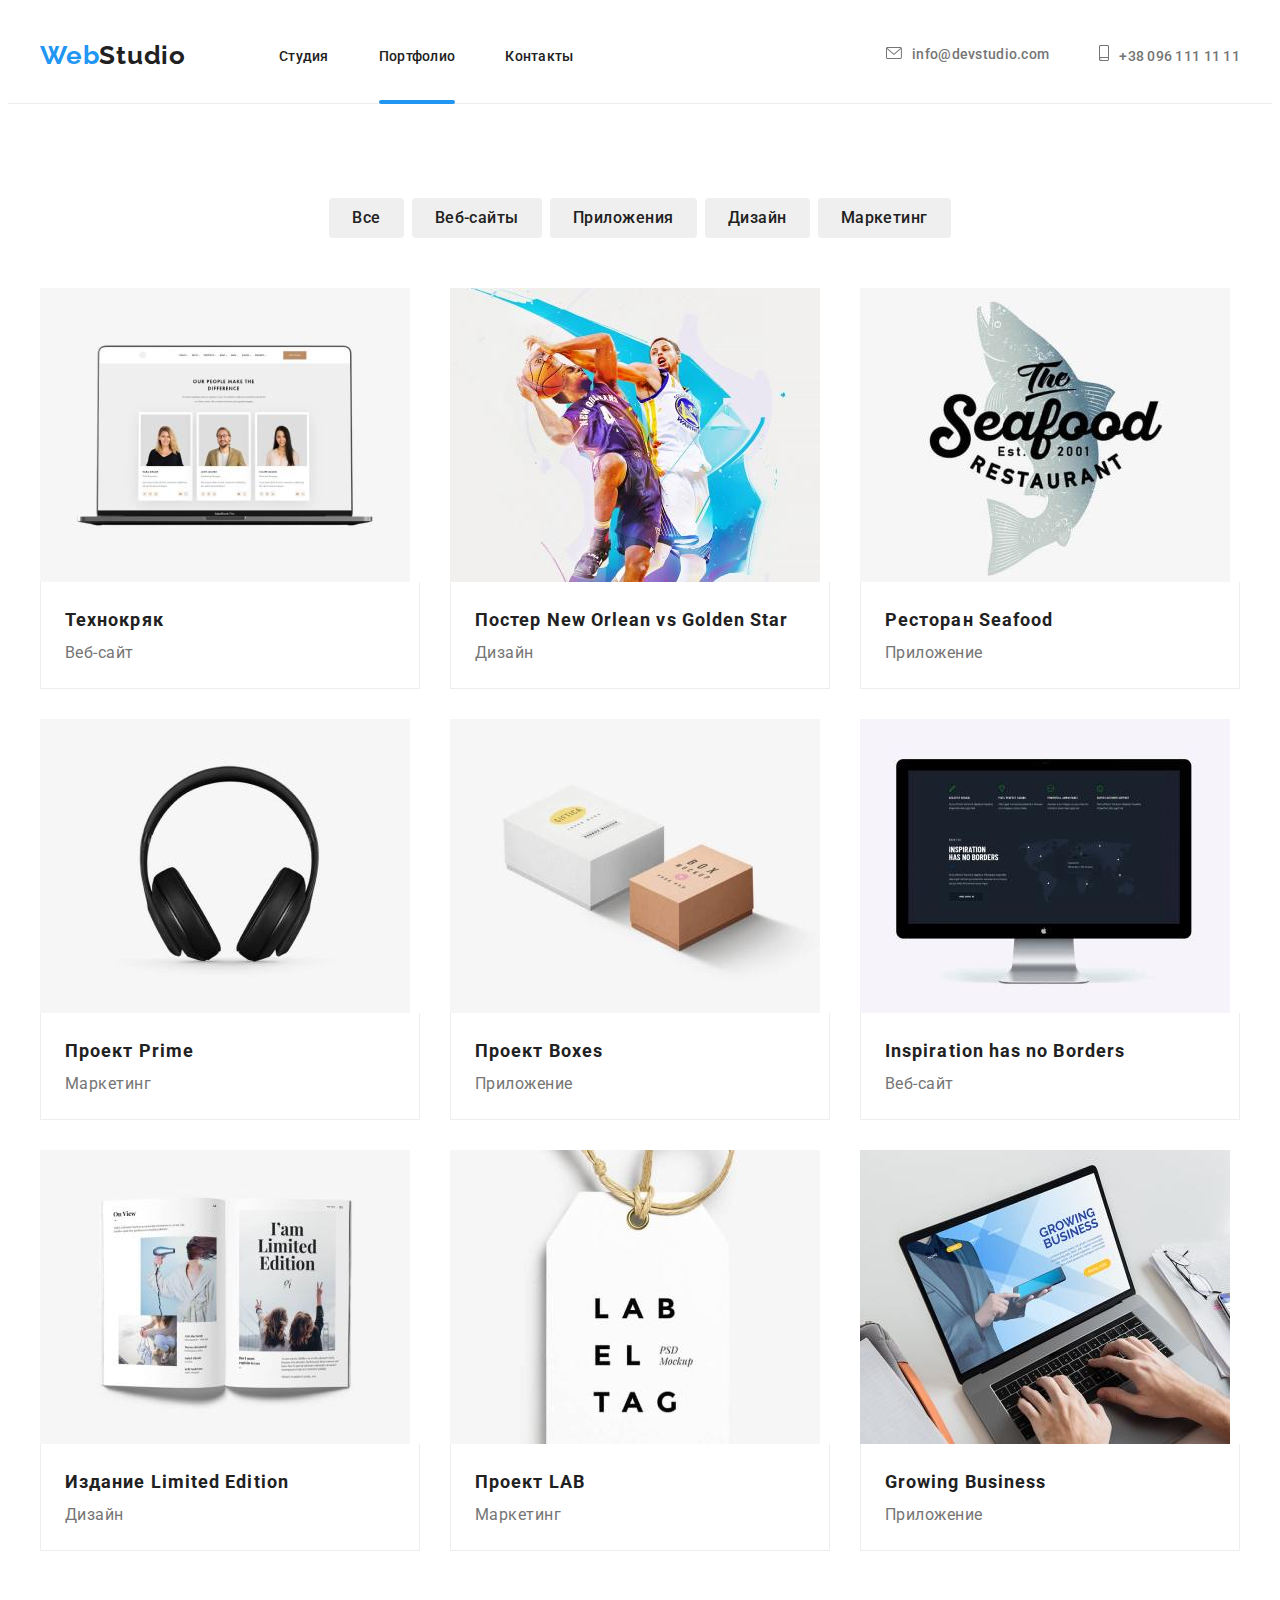
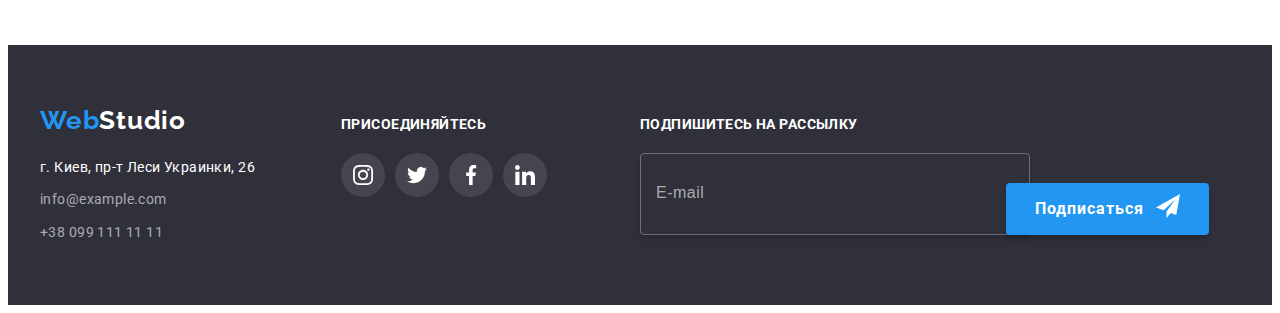
==== portfolio.html @ 2e0dbcfa "Копирует файлы с ДЗ №7" ====
<!DOCTYPE html>
<html lang="ru">
<head>
    <meta charset="UTF-8">
    <meta http-equiv="X-UA-Compatible" content="IE=edge">
    <meta name="viewport" content="width=device-width, initial-scale=1.0">
    <title>Портфолио</title>
    <link rel="preconnect" href="https://fonts.googleapis.com">
    <link rel="preconnect" href="https://fonts.gstatic.com" crossorigin>
    <link href="https://fonts.googleapis.com/css2?family=Raleway:wght@700&family=Roboto:wght@400;500;700;900&display=swap"
        rel="stylesheet">
    <link rel="stylesheet" href="https://cdnjs.cloudflare.com/ajax/libs/modern-normalize/1.1.0/modern-normalize.min.css"
            integrity="sha512-wpPYUAdjBVSE4KJnH1VR1HeZfpl1ub8YT/NKx4PuQ5NmX2tKuGu6U/JRp5y+Y8XG2tV+wKQpNHVUX03MfMFn9Q=="
            crossorigin="anonymous" referrerpolicy="no-referrer" />
    <link rel="stylesheet" href="./css/main.min.css">
</head>
<body>

<!-- Header -->

<!-- Header-nav -->
<header class="header">
    <div class="container header__container">
        <nav class="header-nav">
            <a class="logo logo--accent logo--indent link" href="/">Web<span class=" logo logo--dark">Studio</span></a>
            <ul class="header-nav__list">
                <li class="header-nav__item"><a class="header-nav__lihk link " href="./index.html">Студия</a>
                </li>
                <li class="header-nav__item"><a class="header-nav__lihk link current" href="./portfolio.html">Портфолио</a></li>
                <li class="header-nav__item"><a class="header-nav__lihk link" href="#">Контакты</a></li>
            </ul>
        </nav>

        <!-- Header-contacts -->
        <ul class="header-contacts">
            <li class="header-contacts__item">
                <a href="mailto:info@devstudio.com" class="header-contacts__link link">
                    <svg class="header-contacts__icon" width="16" height="12">
                        <use href="./images/icons.svg#icon-email"></use>
                    </svg>info@devstudio.com</a>
            </li>
            <li class="header-contacts__item">
                <a href="tel:+380961111111" class="header-contacts__link link">
                    <svg class="header-contacts__icon" width="10" height="16">
                        <use href="./images/icons.svg#icon-phone"></use>
                    </svg>+38 096 111 11 11</a>
            </li>
        </ul>
    </div>
</header>


<!-- Main -->
<main>

<!-- Portfolio -->
    <section class="section portfolio">
    <div class="container portfolio__container">
        <h1 class="visually-hidden">Портфолио</h1>
    
    <!-- Portfolio-filter -->
        <ul class="portfolio-filter">
            <li class="portfolio-filter__item"><button class="portfolio-filter__button" type="button">Все</button></li>
            <li class="portfolio-filter__item"><button class="portfolio-filter__button" type="button">Веб-сайты</button></li>
            <li class="portfolio-filter__item"><button class="portfolio-filter__button" type="button">Приложения</button></li>
            <li class="portfolio-filter__item"><button class="portfolio-filter__button" type="button">Дизайн</button></li>
            <li class="portfolio-filter__item"><button class="portfolio-filter__button" type="button">Маркетинг</button></li>
        </ul>
        
        
    <!-- Portfolio-exemples -->
    <ul class="portfolio__list">
        <li class="portfolio__item">
            <div class="portfolio__wrapper">
                <img src="./images/portfolio-img-1.jpg" alt="ноутбук" width="370" height="294" />
                <p class="portfolio__description">Технокряк это современная площадка распространения коронавируса. Компании
                    используют эту платформу для цифрового шпионажа и атак на защищённые сервера конкурентов.
                </p>
            </div>
    
            <div class="portfolio__box">
                <h3 class="portfolio__title">Технокряк</h3>
                <p class="portfolio__text">Веб-сайт</p>
            </div>
        </li>
        <li class="portfolio__item">
            <div class="portfolio__wrapper">
                <img src="./images/portfolio-img-2.jpg" alt="спортсмены играют в баскетбол" width="370" height="294" />
                <p class="portfolio__description">Технокряк это современная площадка распространения коронавируса. Компании
                    используют эту
                    платформу для цифрового шпионажа и атак на защищённые сервера конкурентов.
                </p>
            </div>
            <div class="portfolio__box">
                <h3 class="portfolio__title">Постер New Orlean vs Golden Star</h3>
                <p class="portfolio__text">Дизайн</p>
            </div>
        </li>
        <li class="portfolio__item">
            <div class="portfolio__wrapper">
                <img src="./images/portfolio-img-3.jpg" alt="рыба" width="370" height="294" />
                <p class="portfolio__description">Технокряк это современная площадка распространения коронавируса. Компании
                    используют эту
                    платформу для цифрового шпионажа и атак на защищённые сервера конкурентов.
                </p>
            </div>
            <div class="portfolio__box">
                <h3 class="portfolio__title">Ресторан Seafood</h3>
                <p class="portfolio__text">Приложение</p>
            </div>
        </li>
        <li class="portfolio__item">
            <div class="portfolio__wrapper">
                <img src="./images/portfolio-img-4.jpg" alt="наушники" width="370" height="294" />
                <p class="portfolio__description">Технокряк это современная площадка распространения коронавируса. Компании
                    используют эту
                    платформу для цифрового шпионажа и атак на защищённые сервера конкурентов.
                </p>
            </div>
            <div class="portfolio__box">
                <h3 class="portfolio__title">Проект Prime</h3>
                <p class="portfolio__text">Маркетинг</p>
            </div>
        </li>
        <li class="portfolio__item">
            <div class="portfolio__wrapper">
                <img src="./images/portfolio-img-5.jpg" alt="две коробки" width="370" height="294" />
                <p class="portfolio__description">Технокряк это современная площадка распространения коронавируса. Компании
                    используют эту
                    платформу для цифрового шпионажа и атак на защищённые сервера конкурентов.
                </p>
            </div>
            <div class="portfolio__box">
                <h3 class="portfolio__title">Проект Boxes</h3>
                <p class="portfolio__text">Приложение</p>
            </div>
        </li>
        <li class="portfolio__item">
            <div class="portfolio__wrapper">
                <img src="./images/portfolio-img-6.jpg" alt="моноблок" width="370" height="294" />
                <p class="portfolio__description">Технокряк это современная площадка распространения коронавируса. Компании
                    используют эту
                    платформу для цифрового шпионажа и атак на защищённые сервера конкурентов.
                </p>
            </div>
            <div class="portfolio__box">
                <h3 class="portfolio__title">Inspiration has no Borders</h3>
                <p class="portfolio__text">Веб-сайт</p>
            </div>
        </li>
        <li class="portfolio__item">
            <div class="portfolio__wrapper">
                <img src="./images/portfolio-img-7.jpg" alt="открытый журнал" width="370" height="294" />
                <p class="portfolio__description">Технокряк это современная площадка распространения коронавируса. Компании
                    используют эту
                    платформу для цифрового шпионажа и атак на защищённые сервера конкурентов.
                </p>
            </div>
            <div class="portfolio__box">
                <h3 class="portfolio__title">Издание Limited Edition</h3>
                <p class="portfolio__text">Дизайн</p>
            </div>
        </li>
        <li class="portfolio__item">
            <div class="portfolio__wrapper">
                <img src="./images/portfolio-img-8.jpg" alt="бирка" width="370" height="294" />
                <p class="portfolio__description">Технокряк это современная площадка распространения коронавируса. Компании
                    используют эту
                    платформу для цифрового шпионажа и атак на защищённые сервера конкурентов.
                </p>
            </div>
            <div class="portfolio__box">
                <h3 class="portfolio__title">Проект LAB</h3>
                <p class="portfolio__text">Маркетинг</p>
            </div>
        </li>
        <li class="portfolio__item">
            <div class="portfolio__wrapper">
                <img src="./images/portfolio-img-9.jpg" alt="человек печатает на ноутбуке" width="370" height="294" />
                <p class="portfolio__description">Технокряк это современная площадка распространения коронавируса. Компании
                    используют эту
                    платформу для цифрового шпионажа и атак на защищённые сервера конкурентов.
                </p>
            </div>
            <div class="portfolio__box">
                <h3 class="portfolio__title">Growing Business</h3>
                <p class="portfolio__text">Приложение</p>
            </div>
        </li>
    </ul>
    </div>
    </section>
    </main>

<!-- Footer -->

<!-- Footer-contacts -->
<footer class="footer">
    <div class="container footer__container">
        <div class="footer-contacts">
            <a class="logo logo--accent link" href="/">Web<span class="logo--light">Studio</span></a>
            <address>
                <ul class="footer-contacts__list">
                    <li class="footer-contacts__item">
                        <a class="footer-contacts__address link" href="https://goo.gl/maps/LHxUCXtkcn4WkLZF9"
                            target="_blank" rel="noreferrer noopener">г. Киев, пр-т Леси Украинки, 26</a>
                    </li>
                    <li class="footer-contacts__item">
                        <a class="footer-contacts__link link" href="mailto:info@example.com">info@example.com</a>
                    </li>
                    <li class="footer-contacts__item">
                        <a class="footer-contacts__link link" href="tel:+380991111111">+38 099 111 11 11</a>
                    </li>
                </ul>
            </address>
        </div>

        <!-- Footer-socials -->
        <div class="footer-socials">
            <h3 class="footer-socials__title">присоединяйтесь</h3>
            <ul class="socials">
                <li class="socials__item">
                    <a href="" class="socials__link socials__link--dark link">
                        <svg class="socials__icon socials__icon--light" width="20" height="20">
                            <use href="./images/icons.svg#icon-instagram"></use>
                        </svg>
                    </a>
                </li>
                <li class="socials__item">
                    <a href="" class="socials__link socials__link--dark link">
                        <svg class="socials__icon socials__icon--light" width="20" height="20">
                            <use href="./images/icons.svg#icon-twitter"></use>
                        </svg>
                    </a>
                </li>
                <li class="socials__item">
                    <a href="" class="socials__link socials__link--dark link">
                        <svg class="socials__icon socials__icon--light" width="20" height="20">
                            <use href="./images/icons.svg#icon-facebook"></use>
                        </svg>
                    </a>
                </li>
                <li class="socials__item">
                    <a href="" class="socials__link socials__link--dark link">
                        <svg class="socials__icon socials__icon--light" width="20" height="20">
                            <use href="./images/icons.svg#icon-linkedin"></use>
                        </svg>
                    </a>
                </li>
            </ul>
        </div>

        <!-- Footer-subscribe-->
        <div class="footer-subscribe">
            <form action="#" class="footer-subscribe__form">
                <div class="footer-subscribe__wrapper">
                    <label class="footer-subscribe__title" for="email">Подпишитесь на рассылку</label>
                    <input class="footer-subscribe__input" type="email" name="user-mail" id="email"
                        placeholder="E-mail">
                </div>
                <button class="footer-subscribe__button" type="submit">Подписаться
                    <svg class="footer-subscribe__icon" width="24" height="24">
                        <use href="./images/icons.svg#icon-icon-send"></use>
                    </svg>
                </button>
            </form>
        </div>
    </div>
</footer>

</body>
</html>
---- css/main.min.css ----
:root{--primary-title-color: #ffffff;--second-title-color: #212121;--primary-text-color: #757575;--second-text-color: #ffffff99;--accent-color: #2196f3;--second-background-color: #f5f4fa;--third-background-color: #2f303a}.visually-hidden{position:absolute;width:1px;height:1px;margin:-1px;padding:0;overflow:hidden;border:0;clip:rect(0 0 0 0)}.about__title,.team__title,.clients__title{margin-bottom:50px;font-weight:bold;font-size:36px;line-height:1.16;text-align:center;letter-spacing:0.03em;color:var(--second-title-color)}.footer-socials__title,.footer-subscribe__title{margin-bottom:20px;font-weight:bold;font-size:14px;line-height:1.14;letter-spacing:0.03em;text-transform:uppercase;color:var(--primary-title-color)}p,h1,h2,h3,h4,h5,h6{margin:0}ul{margin:0;padding:0;list-style:none}button{cursor:pointer}img{display:block}.link{text-decoration:none}body{font-family:'Roboto', sans-serif;color:var(--primary-text-color)}.container{width:1200px;padding-left:15px;padding-right:15px;margin:0 auto}.section{padding-top:94px;padding-bottom:94px}.logo{font-family:Raleway, sans-serif;font-weight:bold;font-size:26px;line-height:1.19;letter-spacing:0.03em}.logo--accent{color:var(--accent-color)}.logo--dark{color:var(--second-title-color)}.button,.modal-form__button,.hero__button,.footer-subscribe__button{display:block;margin:0 auto;min-width:200px;text-align:center;border:1px solid transparent;border-radius:4px;-webkit-box-shadow:0px 4px 4px 0px rgba(0,0,0,0.15);box-shadow:0px 4px 4px 0px rgba(0,0,0,0.15);font-family:inherit;font-weight:bold;font-size:16px;line-height:1.87;letter-spacing:0.06em;color:var(--primary-title-color);background-color:var(--accent-color)}.socials{display:-webkit-box;display:-ms-flexbox;display:flex;-webkit-box-pack:center;-ms-flex-pack:center;justify-content:center}.socials__item{width:44px;height:44px}.socials__item:not(:last-child){margin-right:10px}.socials__link{display:-webkit-box;display:-ms-flexbox;display:flex;-webkit-box-align:center;-ms-flex-align:center;align-items:center;-webkit-box-pack:center;-ms-flex-pack:center;justify-content:center;width:100%;height:100%;border-radius:50%;-webkit-transition:background-color 250ms cubic-bezier(0.4, 0, 0.2, 1);transition:background-color 250ms cubic-bezier(0.4, 0, 0.2, 1)}.socials__link:hover,.socials__link:focus{background-color:var(--accent-color)}.socials__icon{fill:#afb1b8;-webkit-transition:fill 250ms cubic-bezier(0.4, 0, 0.2, 1);transition:fill 250ms cubic-bezier(0.4, 0, 0.2, 1)}.socials__link:hover .socials__icon,.socials__link:focus .socials__icon{fill:#ffffff}.backdrop{width:100vw;height:100vh;background-color:rgba(0,0,0,0.2);position:fixed;top:0;opacity:1;-webkit-transition:opacity 250ms cubic-bezier(0.4, 0, 0.2, 1),visibility 250ms cubic-bezier(0.4, 0, 0.2, 1);transition:opacity 250ms cubic-bezier(0.4, 0, 0.2, 1),visibility 250ms cubic-bezier(0.4, 0, 0.2, 1)}.backdrop.is-hidden{visibility:hidden;opacity:0;pointer-events:none}.modal{position:absolute;top:50%;left:50%;padding:40px;width:528px;min-height:581px;background-color:#fff;border-radius:4px;-webkit-box-shadow:0px 2px 1px 0px rgba(0,0,0,0.2),0px 1px 1px 0px rgba(0,0,0,0.14),0px 1px 3px 0px rgba(0,0,0,0.12);box-shadow:0px 2px 1px 0px rgba(0,0,0,0.2),0px 1px 1px 0px rgba(0,0,0,0.14),0px 1px 3px 0px rgba(0,0,0,0.12);-webkit-transform:translate(-50%, -50%) scale(1);transform:translate(-50%, -50%) scale(1);opacity:1;-webkit-transition:opacity 250ms cubic-bezier(0.4, 0, 0.2, 1),-webkit-transform 250ms cubic-bezier(0.4, 0, 0.2, 1);transition:opacity 250ms cubic-bezier(0.4, 0, 0.2, 1),-webkit-transform 250ms cubic-bezier(0.4, 0, 0.2, 1);transition:transform 250ms cubic-bezier(0.4, 0, 0.2, 1),opacity 250ms cubic-bezier(0.4, 0, 0.2, 1);transition:transform 250ms cubic-bezier(0.4, 0, 0.2, 1),opacity 250ms cubic-bezier(0.4, 0, 0.2, 1),-webkit-transform 250ms cubic-bezier(0.4, 0, 0.2, 1)}.backdrop.is-hidden .modal{-webkit-transform:translate(-50%, -50%) scale(0.7);transform:translate(-50%, -50%) scale(0.7);opacity:0}.modal-close{border:1px solid rgba(0,0,0,0.1);background-color:transparent;width:30px;height:30px;border-radius:50%;position:absolute;top:8px;right:8px;display:-webkit-box;display:-ms-flexbox;display:flex;-webkit-box-align:center;-ms-flex-align:center;align-items:center;-webkit-box-pack:center;-ms-flex-pack:center;justify-content:center;color:#000000;-webkit-transition:color 250ms cubic-bezier(0.4, 0, 0.2, 1);transition:color 250ms cubic-bezier(0.4, 0, 0.2, 1)}.modal-close:hover,.modal-close:focus{color:var(--accent-color)}.modal-close__icon{fill:currentColor}.modal-form{display:-webkit-box;display:-ms-flexbox;display:flex;-webkit-box-orient:vertical;-webkit-box-direction:normal;-ms-flex-direction:column;flex-direction:column}.modal-form__head{margin-bottom:12px;font-weight:bold;font-size:20px;line-height:1.15;letter-spacing:0.03em;text-align:center;vertical-align:top;color:var(--second-title-color)}.modal-form__field{font-size:12px;line-height:0.85;letter-spacing:0.01em;text-align:left;vertical-align:top;color:var(--primary-text-color)}.modal-form__wrapper{position:relative}.modal-form__icon{position:absolute;top:50%;left:12px;-webkit-transform:translateY(-50%);transform:translateY(-50%)}.modal-form__input:hover+.modal-form__icon,.modal-form__input:focus+.modal-form__icon{fill:var(--accent-color);-webkit-transition:fill 250ms cubic-bezier(0.4, 0, 0.2, 1);transition:fill 250ms cubic-bezier(0.4, 0, 0.2, 1)}.modal-form__input{margin-top:4px;margin-bottom:10px;padding:12px 42px;width:100%;height:40px;border:1px solid rgba(33,33,33,0.2);border-radius:4px}.modal-form__input:hover,.modal-form__input:focus{outline:none;border-color:var(--accent-color);-webkit-transition:border-color 250ms cubic-bezier(0.4, 0, 0.2, 1);transition:border-color 250ms cubic-bezier(0.4, 0, 0.2, 1)}.modal-form__message{margin-top:4px;margin-bottom:20px;padding:12px 16px;width:100%;height:120px;border:1px solid rgba(33,33,33,0.2);border-radius:4px;resize:none}.modal-form__message:hover,.modal-form__message:focus{outline:none;border-color:var(--accent-color);-webkit-transition:border-color 250ms cubic-bezier(0.4, 0, 0.2, 1);transition:border-color 250ms cubic-bezier(0.4, 0, 0.2, 1)}.modal-form__message::-webkit-input-placeholder{font-size:14px;line-height:1.15;letter-spacing:0.01em;text-align:left;vertical-align:top;color:rgba(117,117,117,0.5)}.modal-form__message:-ms-input-placeholder{font-size:14px;line-height:1.15;letter-spacing:0.01em;text-align:left;vertical-align:top;color:rgba(117,117,117,0.5)}.modal-form__message::-ms-input-placeholder{font-size:14px;line-height:1.15;letter-spacing:0.01em;text-align:left;vertical-align:top;color:rgba(117,117,117,0.5)}.modal-form__message::placeholder{font-size:14px;line-height:1.15;letter-spacing:0.01em;text-align:left;vertical-align:top;color:rgba(117,117,117,0.5)}.checkbox-label{display:-webkit-box;display:-ms-flexbox;display:flex;-webkit-box-pack:center;-ms-flex-pack:center;justify-content:center;-webkit-box-align:center;-ms-flex-align:center;align-items:center;margin-bottom:30px;font-size:14px;line-height:1.46;letter-spacing:0.03em;text-align:left;vertical-align:top;color:var(--primary-text-color)}.checkbox-label::before{display:block;content:' ';width:16px;height:15px;margin-right:7px;border:2px solid #212121;border-radius:4px;cursor:pointer}.checkbox-input:checked+.checkbox-label::before,.checkbox-input:focus+.checkbox-label::before{background-image:url(../images/icon-check.svg);background-size:contain;background-repeat:no-repeat;background-origin:border-box;border-color:transparent}.modal-form__link{color:var(--accent-color)}.modal-form__button{padding:10px 55px}.header{padding-top:32px;padding-bottom:32px;border-bottom:1px solid #ececec}.header__container{display:-webkit-box;display:-ms-flexbox;display:flex;-webkit-box-align:center;-ms-flex-align:center;align-items:center;-webkit-box-pack:justify;-ms-flex-pack:justify;justify-content:space-between}.header-nav{display:-webkit-box;display:-ms-flexbox;display:flex;-webkit-box-align:center;-ms-flex-align:center;align-items:center}.logo--indent{margin-right:93px}.header-nav__list{display:-webkit-box;display:-ms-flexbox;display:flex}.header-nav__item:not(:last-child){margin-right:50px}.header-nav__lihk{font-weight:500;font-size:14px;line-height:1.14;letter-spacing:0.02em;color:#212121;-webkit-transition:color 250ms cubic-bezier(0.4, 0, 0.2, 1);transition:color 250ms cubic-bezier(0.4, 0, 0.2, 1);position:relative}.header-nav__lihk:hover,.header-nav__lihk:focus{color:var(--accent-color)}.header-nav__lihk.current::after{content:' ';width:100%;position:absolute;display:block;height:4px;border-radius:2px;bottom:-40px;background-color:var(--accent-color)}.header-contacts{display:-webkit-box;display:-ms-flexbox;display:flex;-webkit-box-align:center;-ms-flex-align:center;align-items:center}.header-contacts__item{display:-webkit-box;display:-ms-flexbox;display:flex;-webkit-box-align:baseline;-ms-flex-align:baseline;align-items:baseline}.header-contacts__item:not(:last-child){margin-right:50px}.header-contacts__link{display:block;font-weight:500;font-size:14px;line-height:1.14;letter-spacing:0.02em;color:var(--primary-text-color);-webkit-transition:color 250ms cubic-bezier(0.4, 0, 0.2, 1);transition:color 250ms cubic-bezier(0.4, 0, 0.2, 1)}.header-contacts__link:hover,.header-contacts__link:focus{color:var(--accent-color)}.header-contacts__icon{margin-right:10px;fill:currentColor;-webkit-transition:fill 250ms cubic-bezier(0.4, 0, 0.2, 1);transition:fill 250ms cubic-bezier(0.4, 0, 0.2, 1)}.header-contacts__link:hover .header-contacts__icon,.header-contacts__link:focus .header-contacts__icon{fill:var(--accent-color)}.hero{padding-top:200px;padding-bottom:200px;background-image:-webkit-gradient(linear, left top, left bottom, from(rgba(47,48,58,0.4)), to(rgba(47,48,58,0.4))),url(../images/hero-img.jpg);background-image:linear-gradient(rgba(47,48,58,0.4), rgba(47,48,58,0.4)),url(../images/hero-img.jpg);background-repeat:no-repeat;background-size:cover;background-position:center;max-width:1600px;margin:0 auto}.hero__title{max-width:696px;margin:0 auto 30px;font-weight:900;font-size:44px;line-height:1.36;text-align:center;letter-spacing:0.06em;text-transform:uppercase;color:var(--primary-title-color)}.hero__button{padding:10px 32px}.features__list{display:-webkit-box;display:-ms-flexbox;display:flex;-ms-flex-wrap:wrap;flex-wrap:wrap;margin-left:-30px;margin-bottom:-30px}.features__item{-ms-flex-preferred-size:calc((100% - 4 * 30px) / 4);flex-basis:calc((100% - 4 * 30px) / 4);margin-left:30px;margin-bottom:30px}.features__wrapper{display:-webkit-box;display:-ms-flexbox;display:flex;-webkit-box-align:center;-ms-flex-align:center;align-items:center;-webkit-box-pack:center;-ms-flex-pack:center;justify-content:center;height:120px;margin-bottom:30px;background-color:#f5f4fa}.features__title{margin-bottom:10px;font-weight:bold;font-size:14px;line-height:1.14;letter-spacing:0.03em;text-transform:uppercase;color:var(--second-title-color)}.features__text{font-size:14px;line-height:1.71;letter-spacing:0.03em}.about{padding-top:0}.about__list{display:-webkit-box;display:-ms-flexbox;display:flex}.about__item:not(:last-child){margin-right:30px}.about__wrapper{position:relative}.about__text{position:absolute;bottom:0;font-weight:bold;font-size:14px;line-height:1.14;letter-spacing:0.03em;text-transform:uppercase;color:var(--primary-title-color);background-color:rgba(47,48,58,0.8);height:70px;width:100%;display:-webkit-box;display:-ms-flexbox;display:flex;-webkit-box-align:center;-ms-flex-align:center;align-items:center;-webkit-box-pack:center;-ms-flex-pack:center;justify-content:center}.team{background-color:var(--second-background-color)}.team__list{display:-webkit-box;display:-ms-flexbox;display:flex;-ms-flex-wrap:wrap;flex-wrap:wrap;margin-left:-30px;margin-bottom:-30px}.team__item{-ms-flex-preferred-size:calc((100% - 4 * 30px) / 4);flex-basis:calc((100% - 4 * 30px) / 4);margin-left:30px;margin-bottom:30px;-webkit-box-shadow:0px 2px 1px 0px rgba(0,0,0,0.2),0px 1px 1px 0px rgba(0,0,0,0.14),0px 1px 3px 0px rgba(0,0,0,0.12);box-shadow:0px 2px 1px 0px rgba(0,0,0,0.2),0px 1px 1px 0px rgba(0,0,0,0.14),0px 1px 3px 0px rgba(0,0,0,0.12)}.team__wrapper{padding-top:30px;padding-bottom:30px;background-color:#ffffff}.team__member{margin-bottom:10px;font-weight:500;font-size:16px;line-height:1.18;text-align:center;letter-spacing:0.03em;color:var(--second-title-color)}.team__position{margin-bottom:16px;font-size:16px;line-height:1.18;text-align:center;letter-spacing:0.03em}.title{margin-bottom:50px;font-weight:bold;font-size:36px;line-height:1.16;text-align:center;letter-spacing:0.03em;color:var(--second-title-color)}.clients__list{display:-webkit-box;display:-ms-flexbox;display:flex;-webkit-box-pack:center;-ms-flex-pack:center;justify-content:center}.clients__item{width:170px;height:92px}.clients__item:not(:last-child){margin-right:30px}.clients__link{width:100%;height:100%;border:1px solid #afb1b8;border-radius:4px;display:-webkit-box;display:-ms-flexbox;display:flex;-webkit-box-align:center;-ms-flex-align:center;align-items:center;-webkit-box-pack:center;-ms-flex-pack:center;justify-content:center;-webkit-transition:border 250ms cubic-bezier(0.4, 0, 0.2, 1);transition:border 250ms cubic-bezier(0.4, 0, 0.2, 1)}.clients__link:hover,.clients__link:focus{border:1px solid #2196f3}.clients__icon{fill:#afb1b8;-webkit-transition:fill 250ms cubic-bezier(0.4, 0, 0.2, 1);transition:fill 250ms cubic-bezier(0.4, 0, 0.2, 1)}.clients__link:hover .clients__icon,.clients__link:focus .clients__icon{fill:var(--accent-color)}.footer{padding-top:60px;padding-bottom:60px;background:var(--third-background-color)}.footer__container{display:-webkit-box;display:-ms-flexbox;display:flex;-webkit-box-align:baseline;-ms-flex-align:baseline;align-items:baseline}.footer-contacts{width:231px;margin-right:70px}.logo--light{color:var(--primary-title-color)}.footer-contacts__list{margin-top:20px}.footer-contacts__item:not(:last-child){margin-bottom:9px}.footer-contacts__address{font-style:normal;font-size:14px;line-height:1.71;letter-spacing:0.03em;color:var(--primary-title-color)}.footer-contacts__link{font-style:normal;font-size:14px;line-height:1.71;letter-spacing:0.03em;color:var(--second-text-color);-webkit-transition:color 250ms cubic-bezier(0.4, 0, 0.2, 1);transition:color 250ms cubic-bezier(0.4, 0, 0.2, 1)}.footer-contacts__link:hover,.footer-contacts__link:focus{color:var(--accent-color)}.footer-socials{width:206px;height:80px;margin-right:93px}.socials__link--dark{background-color:rgba(255,255,255,0.1)}.socials__icon--light{fill:#ffffff}.footer-subscribe{display:-webkit-box;display:-ms-flexbox;display:flex;width:570px}.footer-subscribe__form{display:-webkit-box;display:-ms-flexbox;display:flex;-webkit-box-align:end;-ms-flex-align:end;align-items:flex-end}.footer-subscribe__wrapper{display:-webkit-box;display:-ms-flexbox;display:flex;-webkit-box-orient:vertical;-webkit-box-direction:normal;-ms-flex-direction:column;flex-direction:column;width:358px;margin-right:8px}.footer-subscribe__input{width:358px;height:50px;padding:15px;border-radius:4px;outline:none;border:1px solid #ffffff4d;-webkit-box-shadow:0px 4px 4px 0px #00000026;box-shadow:0px 4px 4px 0px #00000026;background-color:inherit}.footer-subscribe__input::-webkit-input-placeholder{font-family:inherit;font-size:16px;line-height:1.25;text-align:left;vertical-align:center;letter-spacing:0.03em;color:#ffffff99}.footer-subscribe__input:-ms-input-placeholder{font-family:inherit;font-size:16px;line-height:1.25;text-align:left;vertical-align:center;letter-spacing:0.03em;color:#ffffff99}.footer-subscribe__input::-ms-input-placeholder{font-family:inherit;font-size:16px;line-height:1.25;text-align:left;vertical-align:center;letter-spacing:0.03em;color:#ffffff99}.footer-subscribe__input::placeholder{font-family:inherit;font-size:16px;line-height:1.25;text-align:left;vertical-align:center;letter-spacing:0.03em;color:#ffffff99}.footer-subscribe__input:not(:placeholder-shown){color:var(--primary-title-color)}.footer-subscribe__button{display:-webkit-box;display:-ms-flexbox;display:flex;padding:10px 28px}.footer-subscribe__icon{margin-left:12px}.portfolio-filter{display:-webkit-box;display:-ms-flexbox;display:flex;-webkit-box-pack:center;-ms-flex-pack:center;justify-content:center;padding-bottom:16px;margin-bottom:34px}.portfolio-filter__item:not(:last-child){margin-right:8px}.portfolio-filter__button{border-radius:4px;padding:6px 22px;min-width:73px;text-align:center;border:1px solid transparent;font-family:inherit;font-weight:500;font-size:16px;line-height:1.62;letter-spacing:0.03em;color:var(--second-title-color);-webkit-transition:color 250ms cubic-bezier(0.4, 0, 0.2, 1),background-color 250ms cubic-bezier(0.4, 0, 0.2, 1),-webkit-box-shadow 250ms cubic-bezier(0.4, 0, 0.2, 1);transition:color 250ms cubic-bezier(0.4, 0, 0.2, 1),background-color 250ms cubic-bezier(0.4, 0, 0.2, 1),-webkit-box-shadow 250ms cubic-bezier(0.4, 0, 0.2, 1);transition:color 250ms cubic-bezier(0.4, 0, 0.2, 1),background-color 250ms cubic-bezier(0.4, 0, 0.2, 1),box-shadow 250ms cubic-bezier(0.4, 0, 0.2, 1);transition:color 250ms cubic-bezier(0.4, 0, 0.2, 1),background-color 250ms cubic-bezier(0.4, 0, 0.2, 1),box-shadow 250ms cubic-bezier(0.4, 0, 0.2, 1),-webkit-box-shadow 250ms cubic-bezier(0.4, 0, 0.2, 1)}.portfolio-filter__button:hover,.portfolio-filter__button:focus{color:var(--primary-title-color);background-color:var(--accent-color);-webkit-box-shadow:0px 2px 2px 0px rgba(0,0,0,0.12),0px 1px 2px 0px rgba(0,0,0,0.08),0px 3px 1px 0px rgba(0,0,0,0.1);box-shadow:0px 2px 2px 0px rgba(0,0,0,0.12),0px 1px 2px 0px rgba(0,0,0,0.08),0px 3px 1px 0px rgba(0,0,0,0.1)}.portfolio__list{display:-webkit-box;display:-ms-flexbox;display:flex;-ms-flex-wrap:wrap;flex-wrap:wrap;margin-left:-30px;margin-bottom:-30px}.portfolio__item{-ms-flex-preferred-size:calc((100% - 3 * 30px) / 3);flex-basis:calc((100% - 3 * 30px) / 3);margin-left:30px;margin-bottom:30px;-webkit-transition:-webkit-box-shadow 250ms cubic-bezier(0.4, 0, 0.2, 1);transition:-webkit-box-shadow 250ms cubic-bezier(0.4, 0, 0.2, 1);transition:box-shadow 250ms cubic-bezier(0.4, 0, 0.2, 1);transition:box-shadow 250ms cubic-bezier(0.4, 0, 0.2, 1), -webkit-box-shadow 250ms cubic-bezier(0.4, 0, 0.2, 1)}.portfolio__item:hover,.portfolio__item:focus{-webkit-box-shadow:1px 4px 6px 0px rgba(0,0,0,0.16),0px 4px 4px 0px rgba(0,0,0,0.06),0px 1px 1px 0px rgba(0,0,0,0.12);box-shadow:1px 4px 6px 0px rgba(0,0,0,0.16),0px 4px 4px 0px rgba(0,0,0,0.06),0px 1px 1px 0px rgba(0,0,0,0.12)}.portfolio__wrapper{position:relative;overflow:hidden}.portfolio__description{position:absolute;top:100%;padding:63px 24px;height:100%;-webkit-transform:translateY(0);transform:translateY(0);-webkit-transition:-webkit-transform 250ms cubic-bezier(0.4, 0, 0.2, 1);transition:-webkit-transform 250ms cubic-bezier(0.4, 0, 0.2, 1);transition:transform 250ms cubic-bezier(0.4, 0, 0.2, 1);transition:transform 250ms cubic-bezier(0.4, 0, 0.2, 1), -webkit-transform 250ms cubic-bezier(0.4, 0, 0.2, 1);font-size:18px;line-height:1.33;letter-spacing:0.03em;color:var(--primary-title-color);background-color:rgba(33,150,243,0.9)}.portfolio__item:hover .portfolio__description{-webkit-transform:translateY(-100%);transform:translateY(-100%)}.portfolio__box{padding:20px 24px;border-bottom:1px solid #eee;border-left:1px solid #eee;border-right:1px solid #eee}.portfolio__title{font-weight:bold;font-size:18px;line-height:2;letter-spacing:0.06em;color:var(--second-title-color)}.portfolio__text{font-size:16px;line-height:1.87;letter-spacing:0.03em}
/*# sourceMappingURL=main.min.css.map */
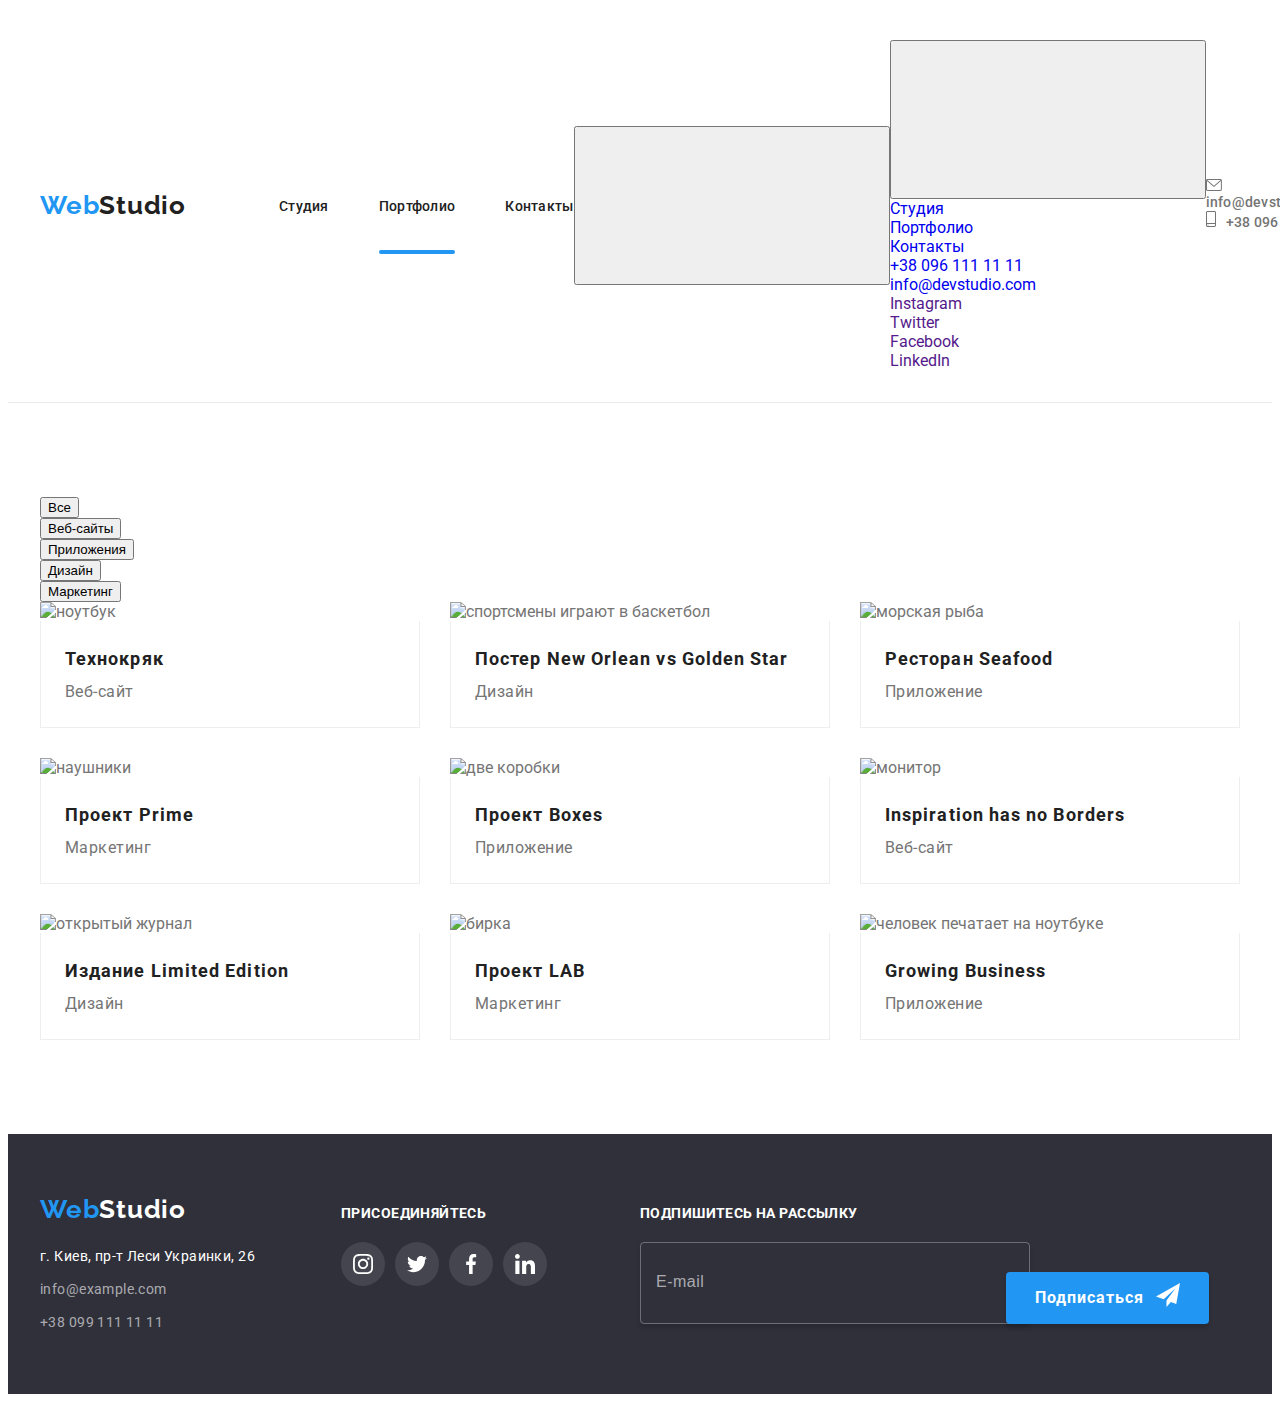
==== commit 14bb418b: "fix textarea" ====
--- a/portfolio.html
+++ b/portfolio.html
@@ -17,22 +17,97 @@
 <body>
 
 <!-- Header -->
-
-<!-- Header-nav -->
 <header class="header">
     <div class="container header__container">
+
+        <!-- Site navigation -->
         <nav class="header-nav">
-            <a class="logo logo--accent logo--indent link" href="/">Web<span class=" logo logo--dark">Studio</span></a>
+
+            <!-- Logo -->
+            <a class="logo logo--accent logo--indent link" href="/" lang="en">Web<span
+                    class=" logo logo--dark">Studio</span></a>
+
+            <!-- Main navigation -->
             <ul class="header-nav__list">
-                <li class="header-nav__item"><a class="header-nav__lihk link " href="./index.html">Студия</a>
-                </li>
-                <li class="header-nav__item"><a class="header-nav__lihk link current" href="./portfolio.html">Портфолио</a></li>
-                <li class="header-nav__item"><a class="header-nav__lihk link" href="#">Контакты</a></li>
+                <li class="header-nav__item">
+                    <a class="header-nav__lihk link" href="./index.html">Студия</a>
+                </li>
+                <li class="header-nav__item">
+                    <a class="header-nav__lihk link current" href="./portfolio.html">Портфолио</a>
+                </li>
+                <li class="header-nav__item">
+                    <a class="header-nav__lihk link" href="#">Контакты</a>
+                </li>
             </ul>
         </nav>
 
-        <!-- Header-contacts -->
-        <ul class="header-contacts">
+        <!-- Mobile menu open button -->
+        <button type="button" class="header__menu-button" data-menu-open>
+            <svg class="header__menu-icon">
+                <use href="./images/icons.svg#icon-burger"></use>
+            </svg>
+        </button>
+
+        <!-- Mobile menu -->
+        <div class="mobile-menu" data-menu>
+            <button type="button" class="mobile-menu__close" data-menu-close>
+                <svg class="mobile-menu__close-icon">
+                    <use href="./images/icons.svg#icon-burger-close">
+                    </use>
+                </svg>
+            </button>
+
+            <!-- Mobile menu navigation     -->
+            <div class="mobile-menu__container">
+                <div class="mobile-menu__navigation">
+                    <ul class="mobile-menu__list">
+                        <li class="mobile-menu__item">
+                            <a class="mobile-menu__link link" href="./index.html">Студия</a>
+                        </li>
+                        <li class="mobile-menu__item">
+                            <a class="mobile-menu__link link" href="./portfolio.html">Портфолио</a>
+                        </li>
+                        <li class="mobile-menu__item">
+                            <a class="mobile-menu__link link" href="#">Контакты</a>
+                        </li>
+                    </ul>
+                </div>
+
+                <!-- Mobile menu contacts    -->
+                <div class="mobile-menu__box">
+                    <ul class="mobile-menu__contacts-list">
+                        <li class="mobile-menu__contacts-item">
+                            <a href="tel:+380961111111"
+                                class="mobile-menu__contacts-link  mobile-menu__contacts-link--big link">+38 096 111 11
+                                11</a>
+                        </li>
+                        <li class="mobile-menu__contacts-item">
+                            <a href="mailto:info@devstudio.com"
+                                class="mobile-menu__contacts-link link">info@devstudio.com</a>
+                        </li>
+                    </ul>
+
+                    <!-- Mobile menu socials-->
+                    <ul class="mobile-menu__socials-list">
+                        <li class="mobile-menu__socials-item">
+                            <a href="" class="mobile-menu__socials-link link">Instagram</a>
+                        </li>
+                        <li class="mobile-menu__socials-item">
+                            <a href="" class="mobile-menu__socials-link link">Twitter</a>
+                        </li>
+                        <li class="mobile-menu__socials-item">
+                            <a href="" class="mobile-menu__socials-link link">Facebook</a>
+                        </li>
+                        <li class="mobile-menu__socials-item">
+                            <a href="" class="mobile-menu__socials-link link">LinkedIn</a>
+                        </li>
+                    </ul>
+                </div>
+            </div>
+        </div>
+
+        <!-- Header contacts -->
+        <ul class="header-contacts__list">
             <li class="header-contacts__item">
                 <a href="mailto:info@devstudio.com" class="header-contacts__link link">
                     <svg class="header-contacts__icon" width="16" height="12">
@@ -49,154 +124,396 @@
     </div>
 </header>
 
-
 <!-- Main -->
 <main>
 
 <!-- Portfolio -->
-    <section class="section portfolio">
-    <div class="container portfolio__container">
-        <h1 class="visually-hidden">Портфолио</h1>
-    
-    <!-- Portfolio-filter -->
-        <ul class="portfolio-filter">
-            <li class="portfolio-filter__item"><button class="portfolio-filter__button" type="button">Все</button></li>
-            <li class="portfolio-filter__item"><button class="portfolio-filter__button" type="button">Веб-сайты</button></li>
-            <li class="portfolio-filter__item"><button class="portfolio-filter__button" type="button">Приложения</button></li>
-            <li class="portfolio-filter__item"><button class="portfolio-filter__button" type="button">Дизайн</button></li>
-            <li class="portfolio-filter__item"><button class="portfolio-filter__button" type="button">Маркетинг</button></li>
+<section class="section portfolio">
+    <div class="container">
+    <h1 class="visually-hidden">Портфолио</h1>
+
+<!-- Portfolio filter -->
+        <ul class="portfolio__filter">
+            <li class="portfolio__filter-item"><button class="portfolio__filter-button" type="button">Все</button></li>
+            <li class="portfolio__filter-item"><button class="portfolio__filter-button" type="button">Веб-сайты</button></li>
+            <li class="portfolio__filter-item"><button class="portfolio__filter-button" type="button">Приложения</button></li>
+            <li class="portfolio__filter-item"><button class="portfolio__filter-button" type="button">Дизайн</button></li>
+            <li class="portfolio__filter-item"><button class="portfolio__filter-button" type="button">Маркетинг</button></li>
         </ul>
-        
-        
-    <!-- Portfolio-exemples -->
-    <ul class="portfolio__list">
-        <li class="portfolio__item">
-            <div class="portfolio__wrapper">
-                <img src="./images/portfolio-img-1.jpg" alt="ноутбук" width="370" height="294" />
-                <p class="portfolio__description">Технокряк это современная площадка распространения коронавируса. Компании
-                    используют эту платформу для цифрового шпионажа и атак на защищённые сервера конкурентов.
-                </p>
-            </div>
-    
-            <div class="portfolio__box">
-                <h3 class="portfolio__title">Технокряк</h3>
-                <p class="portfolio__text">Веб-сайт</p>
-            </div>
-        </li>
-        <li class="portfolio__item">
-            <div class="portfolio__wrapper">
-                <img src="./images/portfolio-img-2.jpg" alt="спортсмены играют в баскетбол" width="370" height="294" />
-                <p class="portfolio__description">Технокряк это современная площадка распространения коронавируса. Компании
-                    используют эту
-                    платформу для цифрового шпионажа и атак на защищённые сервера конкурентов.
-                </p>
-            </div>
-            <div class="portfolio__box">
-                <h3 class="portfolio__title">Постер New Orlean vs Golden Star</h3>
-                <p class="portfolio__text">Дизайн</p>
-            </div>
-        </li>
-        <li class="portfolio__item">
-            <div class="portfolio__wrapper">
-                <img src="./images/portfolio-img-3.jpg" alt="рыба" width="370" height="294" />
-                <p class="portfolio__description">Технокряк это современная площадка распространения коронавируса. Компании
-                    используют эту
-                    платформу для цифрового шпионажа и атак на защищённые сервера конкурентов.
-                </p>
-            </div>
-            <div class="portfolio__box">
-                <h3 class="portfolio__title">Ресторан Seafood</h3>
-                <p class="portfolio__text">Приложение</p>
-            </div>
-        </li>
-        <li class="portfolio__item">
-            <div class="portfolio__wrapper">
-                <img src="./images/portfolio-img-4.jpg" alt="наушники" width="370" height="294" />
-                <p class="portfolio__description">Технокряк это современная площадка распространения коронавируса. Компании
-                    используют эту
-                    платформу для цифрового шпионажа и атак на защищённые сервера конкурентов.
-                </p>
-            </div>
-            <div class="portfolio__box">
-                <h3 class="portfolio__title">Проект Prime</h3>
-                <p class="portfolio__text">Маркетинг</p>
-            </div>
-        </li>
-        <li class="portfolio__item">
-            <div class="portfolio__wrapper">
-                <img src="./images/portfolio-img-5.jpg" alt="две коробки" width="370" height="294" />
-                <p class="portfolio__description">Технокряк это современная площадка распространения коронавируса. Компании
-                    используют эту
-                    платформу для цифрового шпионажа и атак на защищённые сервера конкурентов.
-                </p>
-            </div>
-            <div class="portfolio__box">
-                <h3 class="portfolio__title">Проект Boxes</h3>
-                <p class="portfolio__text">Приложение</p>
-            </div>
-        </li>
-        <li class="portfolio__item">
-            <div class="portfolio__wrapper">
-                <img src="./images/portfolio-img-6.jpg" alt="моноблок" width="370" height="294" />
-                <p class="portfolio__description">Технокряк это современная площадка распространения коронавируса. Компании
-                    используют эту
-                    платформу для цифрового шпионажа и атак на защищённые сервера конкурентов.
-                </p>
-            </div>
-            <div class="portfolio__box">
-                <h3 class="portfolio__title">Inspiration has no Borders</h3>
-                <p class="portfolio__text">Веб-сайт</p>
-            </div>
-        </li>
-        <li class="portfolio__item">
-            <div class="portfolio__wrapper">
-                <img src="./images/portfolio-img-7.jpg" alt="открытый журнал" width="370" height="294" />
-                <p class="portfolio__description">Технокряк это современная площадка распространения коронавируса. Компании
-                    используют эту
-                    платформу для цифрового шпионажа и атак на защищённые сервера конкурентов.
-                </p>
-            </div>
-            <div class="portfolio__box">
-                <h3 class="portfolio__title">Издание Limited Edition</h3>
-                <p class="portfolio__text">Дизайн</p>
-            </div>
-        </li>
-        <li class="portfolio__item">
-            <div class="portfolio__wrapper">
-                <img src="./images/portfolio-img-8.jpg" alt="бирка" width="370" height="294" />
-                <p class="portfolio__description">Технокряк это современная площадка распространения коронавируса. Компании
-                    используют эту
-                    платформу для цифрового шпионажа и атак на защищённые сервера конкурентов.
-                </p>
-            </div>
-            <div class="portfolio__box">
-                <h3 class="portfolio__title">Проект LAB</h3>
-                <p class="portfolio__text">Маркетинг</p>
-            </div>
-        </li>
-        <li class="portfolio__item">
-            <div class="portfolio__wrapper">
-                <img src="./images/portfolio-img-9.jpg" alt="человек печатает на ноутбуке" width="370" height="294" />
-                <p class="portfolio__description">Технокряк это современная площадка распространения коронавируса. Компании
-                    используют эту
-                    платформу для цифрового шпионажа и атак на защищённые сервера конкурентов.
-                </p>
-            </div>
-            <div class="portfolio__box">
-                <h3 class="portfolio__title">Growing Business</h3>
-                <p class="portfolio__text">Приложение</p>
-            </div>
-        </li>
-    </ul>
+
+
+<!-- Portfolio-exemples -->
+        <ul class="portfolio__list">
+            <li class="portfolio__item">
+                <div class="portfolio__wrapper">
+                    <picture>
+                        <source
+                        media="(min-width: 1200px)"
+                        srcset="./images/portfolio/portfolio-1-desktop.webp    1x,
+                                ./images/portfolio/portfolio-1-desktop@2x.webp 2x"
+                        type="image/webp" />
+                        <source media="(min-width: 1200px)"
+                        srcset="./images/portfolio/portfolio-1-desktop.jpg    1x,
+                                ./images/portfolio/portfolio-1-desktop@2x.jpg 2x" />
+                        <source
+                        media="(min-width: 768px)"
+                        srcset="./images/portfolio/portfolio-1-tablet.webp    1x,
+                                ./images/portfolio/portfolio-1-tablet@2x.webp 2x"
+                        type="image/webp" />
+
+                        <source
+                        media="(min-width: 768px)"
+                        srcset="./images/portfolio/portfolio-1-tablet.jpg    1x,
+                                ./images/portfolio/portfolio-1-tablet@2x.jpg 2x" />
+                        <source
+                        media="(min-width: 280px)"
+                        srcset="./images/portfolio/portfolio-1-mobile.webp    1x,
+                                ./images/portfolio/portfolio-1-mobile@2x.webp 2x"
+                        type="image/webp" />
+                        <source
+                        media="(min-width: 280px)"
+                        srcset="./images/portfolio/portfolio-1-mobile.jpg    1x,
+                                ./images/portfolio/portfolio-1-mobile@2x.jpg 2x" />
+                            <img src="#" alt="ноутбук" />
+                    </picture>
+                        <p class="portfolio__description">Технокряк это современная площадка распространения коронавируса. Компании используют эту платформу для цифрового шпионажа и атак на защищённые сервера конкурентов.
+                        </p>
+                </div>
+                            <div class="portfolio__box portfolio__box--small">
+                                <h3 class="portfolio__title">Технокряк</h3>
+                                <p class="portfolio__text">Веб-сайт</p>
+                            </div>
+            </li>
+            <li class="portfolio__item">
+                <div class="portfolio__wrapper">
+                    <picture>
+                        <source
+                        media="(min-width: 1200px)"
+                        srcset="./images/portfolio/portfolio-2-desktop.webp    1x,
+                                ./images/portfolio/portfolio-2-desktop@2x.webp 2x"
+                        type="image/webp" />
+                        <source
+                        media="(min-width: 1200px)"
+                        srcset="./images/portfolio/portfolio-2-desktop.jpg    1x,
+                                ./images/portfolio/portfolio-2-desktop@2x.jpg 2x" />
+                        <source
+                        media="(min-width: 768px)"
+                        srcset="./images/portfolio/portfolio-2-tablet.webp    1x,
+                                ./images/portfolio/portfolio-2-tablet@2x.webp 2x"
+                        type="image/webp" />
+                        <source
+                        media="(min-width: 768px)"
+                        srcset="./images/portfolio/portfolio-2-tablet.jpg    1x,
+                                ./images/portfolio/portfolio-2-tablet@2x.jpg 2x" />
+                        <source
+                        media="(min-width: 280px)"
+                        srcset="./images/portfolio/portfolio-2-mobile.webp    1x,
+                                ./images/portfolio/portfolio-2-mobile@2x.webp 2x"
+                        type="image/webp" />
+                        <source
+                        media="(min-width: 280px)"
+                        srcset="./images/portfolio/portfolio-2-mobile.jpg    1x,
+                                ./images/portfolio/portfolio-2-mobile@2x.jpg 2x" />
+                            <img src="#" alt="спортсмены играют в баскетбол" />
+                    </picture>
+                        <p class="portfolio__description">Технокряк это современная площадка распространения коронавируса. Компании используют эту платформу для цифрового шпионажа и атак на защищённые сервера конкурентов.
+                        </p>
+                </div>
+                            <div class="portfolio__box">
+                                <h3 class="portfolio__title">Постер New Orlean vs Golden Star</h3>
+                                <p class="portfolio__text">Дизайн</p>
+                            </div>
+            </li>
+            <li class="portfolio__item">
+                <div class="portfolio__wrapper">
+                    <picture>
+                        <source
+                        media="(min-width: 1200px)"
+                        srcset="./images/portfolio/portfolio-3-desktop.webp    1x,
+                                ./images/portfolio/portfolio-3-desktop@2x.webp 2x"
+                        type="image/webp" />
+                        <source
+                        media="(min-width: 1200px)"
+                        srcset="./images/portfolio/portfolio-3-desktop.jpg    1x,
+                                ./images/portfolio/portfolio-3-desktop@2x.jpg 2x" />
+                        <source
+                        media="(min-width: 768px)"
+                        srcset="./images/portfolio/portfolio-3-tablet.webp    1x,
+                                ./images/portfolio/portfolio-3-tablet@2x.webp 2x"
+                        type="image/webp" />
+                        <source
+                        media="(min-width: 768px)"
+                        srcset="./images/portfolio/portfolio-3-tablet.jpg    1x,
+                                ./images/portfolio/portfolio-3-tablet@2x.jpg 2x" />
+                        <source
+                        media="(min-width: 280px)"
+                        srcset="./images/portfolio/portfolio-3-mobile.webp    1x,
+                                ./images/portfolio/portfolio-3-mobile@2x.webp 2x"
+                        type="image/webp" />
+                        <source
+                        media="(min-width: 280px)"
+                        srcset="./images/portfolio/portfolio-3-mobile.jpg    1x,
+                                ./images/portfolio/portfolio-3-mobile@2x.jpg 2x" />
+                        <img src="#" alt="морская рыба" />
+                    </picture>
+                    <p class="portfolio__description">Технокряк это современная площадка распространения коронавируса. Компании
+                        используют эту платформу для цифрового шпионажа и атак на защищённые сервера конкурентов.
+                    </p>
+                </div>
+                <div class="portfolio__box">
+                    <h3 class="portfolio__title">Ресторан Seafood</h3>
+                    <p class="portfolio__text">Приложение</p>
+                </div>
+            </li>
+            <li class="portfolio__item">
+                <div class="portfolio__wrapper">
+                    <picture>
+                        <source
+                        media="(min-width: 1200px)"
+                        srcset="./images/portfolio/portfolio-4-desktop.webp    1x,
+                                ./images/portfolio/portfolio-4-desktop@2x.webp 2x"
+                        type="image/webp" />
+                        <source
+                        media="(min-width: 1200px)"
+                        srcset="./images/portfolio/portfolio-4-desktop.jpg    1x,
+                                ./images/portfolio/portfolio-4-desktop@2x.jpg 2x" />
+                        <source
+                        media="(min-width: 768px)"
+                        srcset="./images/portfolio/portfolio-4-tablet.webp    1x,
+                                ./images/portfolio/portfolio-4-tablet@2x.webp 2x"
+                        type="image/webp" />
+                        <source media="(min-width: 768px)"
+                        srcset="./images/portfolio/portfolio-4-tablet.jpg    1x,
+                                ./images/portfolio/portfolio-4-tablet@2x.jpg 2x" />
+                        <source
+                        media="(min-width: 280px)"
+                        srcset="./images/portfolio/portfolio-4-mobile.webp    1x,
+                                ./images/portfolio/portfolio-4-mobile@2x.webp 2x"
+                        type="image/webp" />
+                        <source
+                        media="(min-width: 280px)"
+                        srcset="./images/portfolio/portfolio-4-mobile.jpg    1x,
+                                ./images/portfolio/portfolio-4-mobile@2x.jpg 2x" />
+                            <img src="#" alt="наушники" />
+                    </picture>
+                        <p class="portfolio__description">Технокряк это современная площадка распространения коронавируса. Компании используют эту платформу для цифрового шпионажа и атак на защищённые сервера конкурентов.
+                        </p>
+                </div>
+                            <div class="portfolio__box">
+                                <h3 class="portfolio__title">Проект Prime</h3>
+                                <p class="portfolio__text">Маркетинг</p>
+                            </div>
+            </li>
+            <li class="portfolio__item">
+                <div class="portfolio__wrapper">
+                    <picture>
+                        <source
+                        media="(min-width: 1200px)"
+                        srcset="./images/portfolio/portfolio-5-desktop.webp    1x,
+                                ./images/portfolio/portfolio-5-desktop@2x.webp 2x"
+                        type="image/webp" />
+                        <source
+                        media="(min-width: 1200px)"
+                        srcset="./images/portfolio/portfolio-5-desktop.jpg    1x,
+                                ./images/portfolio/portfolio-5-desktop@2x.jpg 2x" />
+                        <source
+                        media="(min-width: 768px)"
+                        srcset="./images/portfolio/portfolio-5-tablet.webp    1x,
+                                ./images/portfolio/portfolio-5-tablet@2x.webp 2x"
+                        type="image/webp" />
+                        <source
+                        media="(min-width: 768px)"
+                        srcset="./images/portfolio/portfolio-5-tablet.jpg    1x,
+                                ./images/portfolio/portfolio-5-tablet@2x.jpg 2x" />
+                        <source
+                        media="(min-width: 280px)"
+                        srcset="./images/portfolio/portfolio-5-mobile.webp    1x,
+                                ./images/portfolio/portfolio-5-mobile@2x.webp 2x"
+                        type="image/webp" />
+                        <source
+                        media="(min-width: 280px)"
+                        srcset="./images/portfolio/portfolio-5-mobile.jpg    1x,
+                                ./images/portfolio/portfolio-5-mobile@2x.jpg 2x" />
+                            <img src="#" alt="две коробки" />
+                    </picture>
+                        <p class="portfolio__description">Технокряк это современная площадка распространения коронавируса. Компании используют эту платформу для цифрового шпионажа и атак на защищённые сервера конкурентов.
+                        </p>
+                </div>
+                            <div class="portfolio__box">
+                                <h3 class="portfolio__title">Проект Boxes</h3>
+                                <p class="portfolio__text">Приложение</p>
+                            </div>
+            </li>
+            <li class="portfolio__item">
+                <div class="portfolio__wrapper">
+                    <picture>
+                        <source
+                        media="(min-width: 1200px)"
+                        srcset="./images/portfolio/portfolio-6-desktop.webp    1x,
+                                ./images/portfolio/portfolio-6-desktop@2x.webp 2x"
+                        type="image/webp" />
+                        <source
+                        media="(min-width: 1200px)"
+                        srcset="./images/portfolio/portfolio-6-desktop.jpg    1x,
+                                ./images/portfolio/portfolio-6-desktop@2x.jpg 2x" />
+                        <source
+                        media="(min-width: 768px)"
+                        srcset="./images/portfolio/portfolio-6-tablet.webp    1x,
+                                ./images/portfolio/portfolio-6-tablet@2x.webp 2x"
+                        type="image/webp" />
+
+                        <source
+                        media="(min-width: 768px)"
+                        srcset="./images/portfolio/portfolio-6-tablet.jpg    1x,
+                                ./images/portfolio/portfolio-6-tablet@2x.jpg 2x" />
+                        <source
+                        media="(min-width: 280px)"
+                        srcset="./images/portfolio/portfolio-6-mobile.webp    1x,
+                                ./images/portfolio/portfolio-6-mobile@2x.webp 2x"
+                        type="image/webp" />
+                        <source
+                        media="(min-width: 280px)"
+                        srcset="./images/portfolio/portfolio-6-mobile.jpg    1x,
+                                ./images/portfolio/portfolio-6-mobile@2x.jpg 2x" />
+                            <img src="#" alt="монитор" />
+                    </picture>
+                        <p class="portfolio__description">Технокряк это современная площадка распространения коронавируса. Компании используют эту платформу для цифрового шпионажа и атак на защищённые сервера конкурентов.
+                        </p>
+                </div>
+                            <div class="portfolio__box">
+                                <h3 class="portfolio__title">Inspiration has no Borders</h3>
+                                <p class="portfolio__text">Веб-сайт</p>
+                            </div>
+            </li>
+            <li class="portfolio__item">
+                <div class="portfolio__wrapper">
+                    <picture>
+                        <source
+                        media="(min-width: 1200px)"
+                        srcset="./images/portfolio/portfolio-7-desktop.webp    1x,
+                                ./images/portfolio/portfolio-7-desktop@2x.webp 2x"
+                        type="image/webp" />
+                        <source
+                        media="(min-width: 1200px)"
+                        srcset="./images/portfolio/portfolio-7-desktop.jpg    1x,
+                                ./images/portfolio/portfolio-7-desktop@2x.jpg 2x" />
+                        <source
+                        media="(min-width: 768px)"
+                        srcset="./images/portfolio/portfolio-7-tablet.webp    1x,
+                                ./images/portfolio/portfolio-7-tablet@2x.webp 2x"
+                        type="image/webp" />
+                        <source
+                        media="(min-width: 768px)"
+                        srcset="./images/portfolio/portfolio-7-tablet.jpg    1x,
+                                ./images/portfolio/portfolio-7-tablet@2x.jpg 2x" />
+                        <source
+                        media="(min-width: 280px)"
+                        srcset="./images/portfolio/portfolio-7-mobile.webp    1x,
+                                ./images/portfolio/portfolio-7-mobile@2x.webp 2x"
+                        type="image/webp" />
+                        <source
+                        media="(min-width: 280px)"
+                        srcset="./images/portfolio/portfolio-7-mobile.jpg    1x,
+                                ./images/portfolio/portfolio-7-mobile@2x.jpg 2x" />
+                            <img src="#" alt="открытый журнал" />
+                    </picture>
+                        <p class="portfolio__description">Технокряк это современная площадка распространения коронавируса. Компании используют эту платформу для цифрового шпионажа и атак на защищённые сервера конкурентов.
+                        </p>
+                </div>
+                            <div class="portfolio__box">
+                                <h3 class="portfolio__title">Издание Limited Edition</h3>
+                                <p class="portfolio__text">Дизайн</p>
+                            </div>
+            </li>
+            <li class="portfolio__item">
+                <div class="portfolio__wrapper">
+                    <picture>
+                        <source
+                        media="(min-width: 1200px)"
+                        srcset="./images/portfolio/portfolio-8-desktop.webp    1x,
+                                ./images/portfolio/portfolio-8-desktop@2x.webp 2x"
+                        type="image/webp" />
+                        <source
+                        media="(min-width: 1200px)"
+                        srcset="./images/portfolio/portfolio-8-desktop.jpg    1x,
+                                ./images/portfolio/portfolio-8-desktop@2x.jpg 2x" />
+                        <source
+                        media="(min-width: 768px)"
+                        srcset="./images/portfolio/portfolio-8-tablet.webp    1x,
+                                ./images/portfolio/portfolio-8-tablet@2x.webp 2x"
+                        type="image/webp" />
+                        <source
+                        media="(min-width: 768px)"
+                        srcset="./images/portfolio/portfolio-8-tablet.jpg    1x,
+                                ./images/portfolio/portfolio-8-tablet@2x.jpg 2x" />
+                        <source
+                        media="(min-width: 280px)"
+                        srcset="./images/portfolio/portfolio-8-mobile.webp    1x,
+                                ./images/portfolio/portfolio-8-mobile@2x.webp 2x"
+                        type="image/webp" />
+                        <source
+                        media="(min-width: 280px)"
+                        srcset="./images/portfolio/portfolio-8-mobile.jpg    1x,
+                                ./images/portfolio/portfolio-8-mobile@2x.jpg 2x" />
+                            <img src="#" alt="бирка" />
+                    </picture>
+                        <p class="portfolio__description">Технокряк это современная площадка распространения коронавируса. Компании используют эту платформу для цифрового шпионажа и атак на защищённые сервера конкурентов.
+                        </p>
+                </div>
+                            <div class="portfolio__box">
+                                <h3 class="portfolio__title">Проект LAB</h3>
+                                <p class="portfolio__text">Маркетинг</p>
+                            </div>
+            </li>
+            <li class="portfolio__item">
+                <div class="portfolio__wrapper">
+                    <picture>
+                        <source
+                        media="(min-width: 1200px)"
+                        srcset="./images/portfolio/portfolio-9-desktop.webp    1x,
+                                ./images/portfolio/portfolio-9-desktop@2x.webp 2x"
+                        type="image/webp" />
+                        <source
+                        media="(min-width: 1200px)"
+                        srcset="./images/portfolio/portfolio-9-desktop.jpg    1x,
+                        ./images/portfolio/portfolio-9-desktop@2x.jpg 2x" />
+                        <source
+                        media="(min-width: 768px)"
+                        srcset="./images/portfolio/portfolio-9-tablet.webp    1x,
+                                ./images/portfolio/portfolio-9-tablet@2x.webp 2x"
+                        type="image/webp" />
+                        <source
+                        media="(min-width: 768px)"
+                        srcset="./images/portfolio/portfolio-9-tablet.jpg    1x,
+                                ./images/portfolio/portfolio-9-tablet@2x.jpg 2x" />
+                        <source
+                        media="(min-width: 280px)"
+                        srcset="./images/portfolio/portfolio-9-mobile.webp    1x,
+                                ./images/portfolio/portfolio-9-mobile@2x.webp 2x"
+                        type="image/webp" />
+                        <source
+                        media="(min-width: 280px)"
+                        srcset="./images/portfolio/portfolio-9-mobile.jpg    1x,
+                                ./images/portfolio/portfolio-9-mobile@2x.jpg 2x" />
+                            <img src="#" alt="человек печатает на ноутбуке" />
+                    </picture>
+                        <p class="portfolio__description">Технокряк это современная площадка распространения коронавируса. Компании используют эту платформу для цифрового шпионажа и атак на защищённые сервера конкурентов.
+                        </p>
+                </div>
+                            <div class="portfolio__box">
+                                <h3 class="portfolio__title">Growing Business</h3>
+                                <p class="portfolio__text">Приложение</p>
+                            </div>
+            </li>
+        </ul>
     </div>
-    </section>
-    </main>
-
+</section>
+</main>
 <!-- Footer -->
-
-<!-- Footer-contacts -->
 <footer class="footer">
     <div class="container footer__container">
+
+        <!-- Footer contacts -->
         <div class="footer-contacts">
             <a class="logo logo--accent link" href="/">Web<span class="logo--light">Studio</span></a>
             <address>
@@ -215,7 +532,7 @@
             </address>
         </div>
 
-        <!-- Footer-socials -->
+        <!-- Footer socials -->
         <div class="footer-socials">
             <h3 class="footer-socials__title">присоединяйтесь</h3>
             <ul class="socials">
@@ -250,7 +567,7 @@
             </ul>
         </div>
 
-        <!-- Footer-subscribe-->
+        <!-- Footer subscribe-->
         <div class="footer-subscribe">
             <form action="#" class="footer-subscribe__form">
                 <div class="footer-subscribe__wrapper">
@@ -267,6 +584,7 @@
         </div>
     </div>
 </footer>
-
+<!-- Script -->
+<script src="./js/mobile-menu.js"></script>
 </body>
 </html>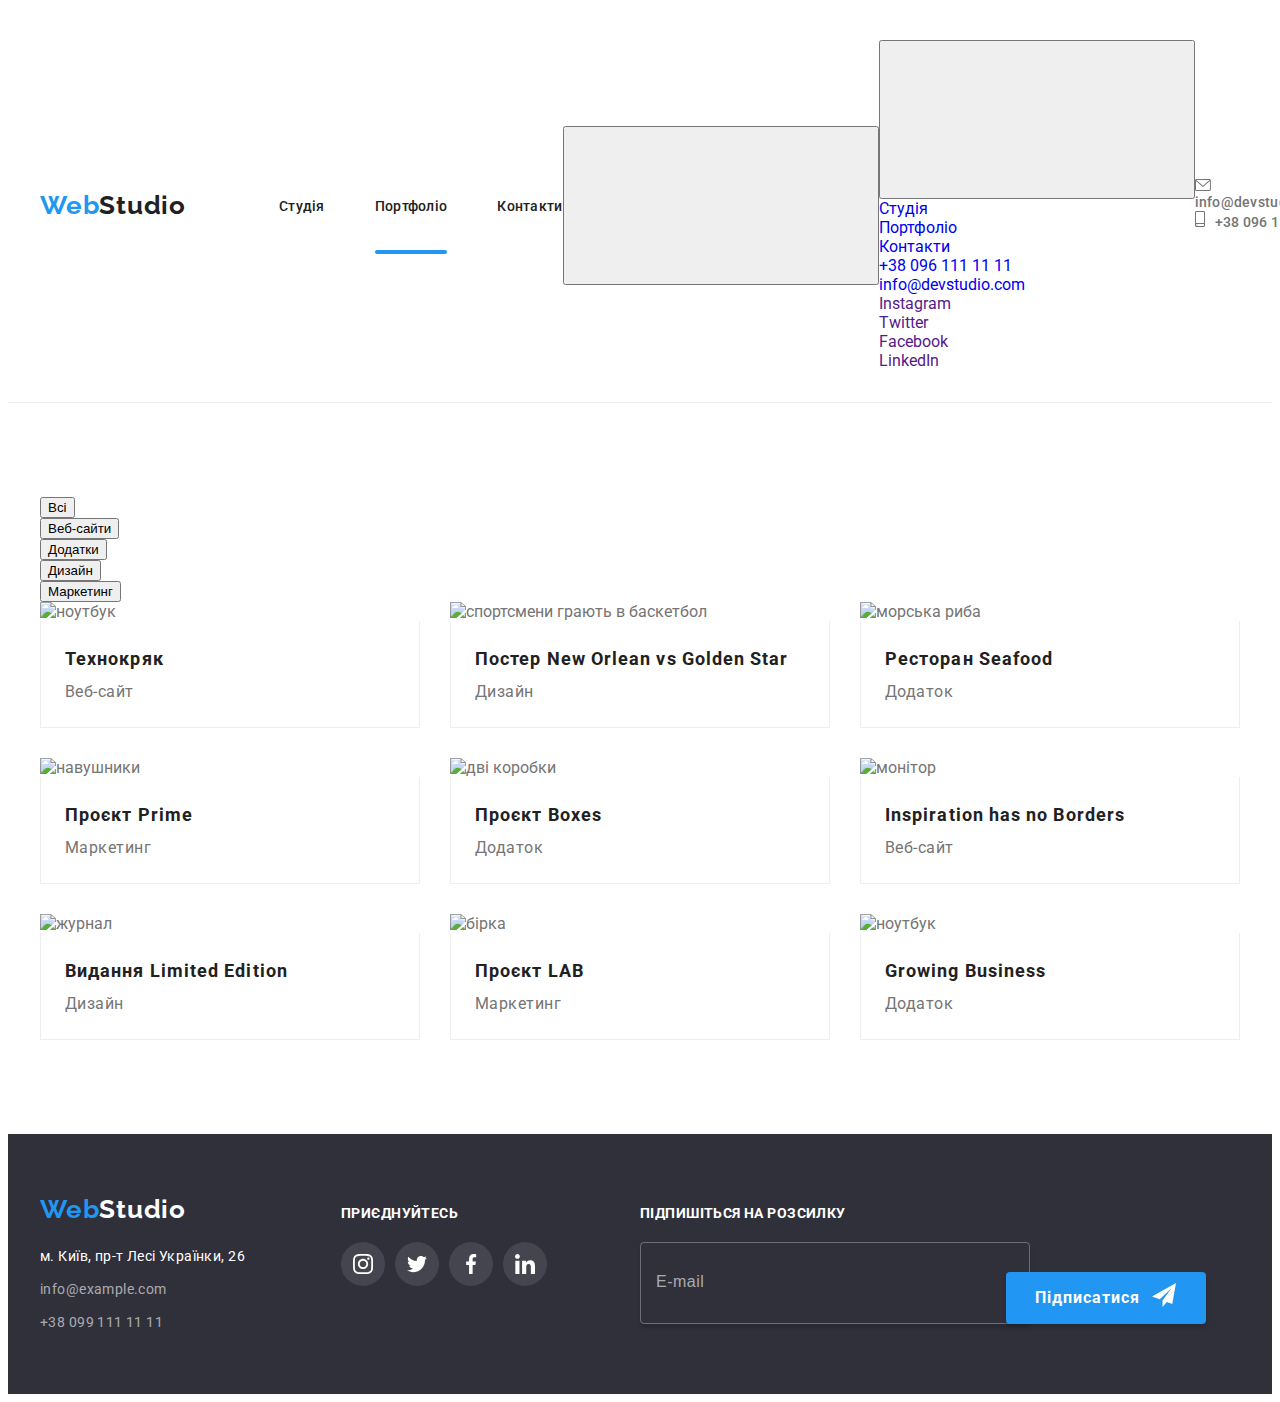
==== commit 0619a6c7: "translate labels" ====
--- a/portfolio.html
+++ b/portfolio.html
@@ -1,10 +1,10 @@
 <!DOCTYPE html>
-<html lang="ru">
+<html lang="uk">
 <head>
     <meta charset="UTF-8">
     <meta http-equiv="X-UA-Compatible" content="IE=edge">
     <meta name="viewport" content="width=device-width, initial-scale=1.0">
-    <title>Портфолио</title>
+    <title>Портфоліо</title>
     <link rel="preconnect" href="https://fonts.googleapis.com">
     <link rel="preconnect" href="https://fonts.gstatic.com" crossorigin>
     <link href="https://fonts.googleapis.com/css2?family=Raleway:wght@700&family=Roboto:wght@400;500;700;900&display=swap"
@@ -30,13 +30,13 @@
             <!-- Main navigation -->
             <ul class="header-nav__list">
                 <li class="header-nav__item">
-                    <a class="header-nav__lihk link" href="./index.html">Студия</a>
+                    <a class="header-nav__lihk link" href="./index.html">Студія</a>
                 </li>
                 <li class="header-nav__item">
-                    <a class="header-nav__lihk link current" href="./portfolio.html">Портфолио</a>
+                    <a class="header-nav__lihk link current" href="./portfolio.html">Портфоліо</a>
                 </li>
                 <li class="header-nav__item">
-                    <a class="header-nav__lihk link" href="#">Контакты</a>
+                    <a class="header-nav__lihk link" href="#">Контакти</a>
                 </li>
             </ul>
         </nav>
@@ -62,13 +62,13 @@
                 <div class="mobile-menu__navigation">
                     <ul class="mobile-menu__list">
                         <li class="mobile-menu__item">
-                            <a class="mobile-menu__link link" href="./index.html">Студия</a>
+                            <a class="mobile-menu__link link" href="./index.html">Студія</a>
                         </li>
                         <li class="mobile-menu__item">
-                            <a class="mobile-menu__link link" href="./portfolio.html">Портфолио</a>
+                            <a class="mobile-menu__link link" href="./portfolio.html">Портфоліо</a>
                         </li>
                         <li class="mobile-menu__item">
-                            <a class="mobile-menu__link link" href="#">Контакты</a>
+                            <a class="mobile-menu__link link" href="#">Контакти</a>
                         </li>
                     </ul>
                 </div>
@@ -130,13 +130,13 @@
 <!-- Portfolio -->
 <section class="section portfolio">
     <div class="container">
-    <h1 class="visually-hidden">Портфолио</h1>
+    <h1 class="visually-hidden">Портфоліо</h1>
 
 <!-- Portfolio filter -->
         <ul class="portfolio__filter">
-            <li class="portfolio__filter-item"><button class="portfolio__filter-button" type="button">Все</button></li>
-            <li class="portfolio__filter-item"><button class="portfolio__filter-button" type="button">Веб-сайты</button></li>
-            <li class="portfolio__filter-item"><button class="portfolio__filter-button" type="button">Приложения</button></li>
+            <li class="portfolio__filter-item"><button class="portfolio__filter-button" type="button">Всі</button></li>
+            <li class="portfolio__filter-item"><button class="portfolio__filter-button" type="button">Веб-сайти</button></li>
+            <li class="portfolio__filter-item"><button class="portfolio__filter-button" type="button">Додатки</button></li>
             <li class="portfolio__filter-item"><button class="portfolio__filter-button" type="button">Дизайн</button></li>
             <li class="portfolio__filter-item"><button class="portfolio__filter-button" type="button">Маркетинг</button></li>
         </ul>
@@ -176,8 +176,8 @@
                                 ./images/portfolio/portfolio-1-mobile@2x.jpg 2x" />
                             <img src="#" alt="ноутбук" />
                     </picture>
-                        <p class="portfolio__description">Технокряк это современная площадка распространения коронавируса. Компании используют эту платформу для цифрового шпионажа и атак на защищённые сервера конкурентов.
-                        </p>
+                        <p class="portfolio__description">Ресурс пропонує комплексні пропозиції з різним рівнем функціоналу та сервісів. Все це дозволить
+                        відвідувачу отримати вичерпні відомості про компанію чи приватну особу.</p>
                 </div>
                             <div class="portfolio__box portfolio__box--small">
                                 <h3 class="portfolio__title">Технокряк</h3>
@@ -214,10 +214,10 @@
                         media="(min-width: 280px)"
                         srcset="./images/portfolio/portfolio-2-mobile.jpg    1x,
                                 ./images/portfolio/portfolio-2-mobile@2x.jpg 2x" />
-                            <img src="#" alt="спортсмены играют в баскетбол" />
-                    </picture>
-                        <p class="portfolio__description">Технокряк это современная площадка распространения коронавируса. Компании используют эту платформу для цифрового шпионажа и атак на защищённые сервера конкурентов.
-                        </p>
+                            <img src="#" alt="спортсмени грають в баскетбол" />
+                    </picture>
+                        <p class="portfolio__description">Ресурс пропонує комплексні пропозиції з різним рівнем функціоналу та сервісів. Все це дозволить
+                        відвідувачу отримати вичерпні відомості про компанію чи приватну особу.</p>
                 </div>
                             <div class="portfolio__box">
                                 <h3 class="portfolio__title">Постер New Orlean vs Golden Star</h3>
@@ -254,15 +254,14 @@
                         media="(min-width: 280px)"
                         srcset="./images/portfolio/portfolio-3-mobile.jpg    1x,
                                 ./images/portfolio/portfolio-3-mobile@2x.jpg 2x" />
-                        <img src="#" alt="морская рыба" />
-                    </picture>
-                    <p class="portfolio__description">Технокряк это современная площадка распространения коронавируса. Компании
-                        используют эту платформу для цифрового шпионажа и атак на защищённые сервера конкурентов.
-                    </p>
+                        <img src="#" alt="морська риба" />
+                    </picture>
+                    <p class="portfolio__description">Ресурс пропонує комплексні пропозиції з різним рівнем функціоналу та сервісів. Все це дозволить
+                    відвідувачу отримати вичерпні відомості про компанію чи приватну особу.</p>
                 </div>
                 <div class="portfolio__box">
                     <h3 class="portfolio__title">Ресторан Seafood</h3>
-                    <p class="portfolio__text">Приложение</p>
+                    <p class="portfolio__text">Додаток</p>
                 </div>
             </li>
             <li class="portfolio__item">
@@ -294,13 +293,13 @@
                         media="(min-width: 280px)"
                         srcset="./images/portfolio/portfolio-4-mobile.jpg    1x,
                                 ./images/portfolio/portfolio-4-mobile@2x.jpg 2x" />
-                            <img src="#" alt="наушники" />
-                    </picture>
-                        <p class="portfolio__description">Технокряк это современная площадка распространения коронавируса. Компании используют эту платформу для цифрового шпионажа и атак на защищённые сервера конкурентов.
-                        </p>
-                </div>
-                            <div class="portfolio__box">
-                                <h3 class="portfolio__title">Проект Prime</h3>
+                            <img src="#" alt="навушники" />
+                    </picture>
+                        <p class="portfolio__description">Ресурс пропонує комплексні пропозиції з різним рівнем функціоналу та сервісів. Все це дозволить
+                        відвідувачу отримати вичерпні відомості про компанію чи приватну особу.</p>
+                </div>
+                            <div class="portfolio__box">
+                                <h3 class="portfolio__title">Проєкт Prime</h3>
                                 <p class="portfolio__text">Маркетинг</p>
                             </div>
             </li>
@@ -334,14 +333,14 @@
                         media="(min-width: 280px)"
                         srcset="./images/portfolio/portfolio-5-mobile.jpg    1x,
                                 ./images/portfolio/portfolio-5-mobile@2x.jpg 2x" />
-                            <img src="#" alt="две коробки" />
-                    </picture>
-                        <p class="portfolio__description">Технокряк это современная площадка распространения коронавируса. Компании используют эту платформу для цифрового шпионажа и атак на защищённые сервера конкурентов.
-                        </p>
-                </div>
-                            <div class="portfolio__box">
-                                <h3 class="portfolio__title">Проект Boxes</h3>
-                                <p class="portfolio__text">Приложение</p>
+                            <img src="#" alt="дві коробки" />
+                    </picture>
+                        <p class="portfolio__description">Ресурс пропонує комплексні пропозиції з різним рівнем функціоналу та сервісів. Все це дозволить
+                        відвідувачу отримати вичерпні відомості про компанію чи приватну особу.</p>
+                </div>
+                            <div class="portfolio__box">
+                                <h3 class="portfolio__title">Проєкт Boxes</h3>
+                                <p class="portfolio__text">Додаток</p>
                             </div>
             </li>
             <li class="portfolio__item">
@@ -375,10 +374,10 @@
                         media="(min-width: 280px)"
                         srcset="./images/portfolio/portfolio-6-mobile.jpg    1x,
                                 ./images/portfolio/portfolio-6-mobile@2x.jpg 2x" />
-                            <img src="#" alt="монитор" />
-                    </picture>
-                        <p class="portfolio__description">Технокряк это современная площадка распространения коронавируса. Компании используют эту платформу для цифрового шпионажа и атак на защищённые сервера конкурентов.
-                        </p>
+                            <img src="#" alt="монітор" />
+                    </picture>
+                        <p class="portfolio__description">Ресурс пропонує комплексні пропозиції з різним рівнем функціоналу та сервісів. Все це дозволить
+                        відвідувачу отримати вичерпні відомості про компанію чи приватну особу.</p>
                 </div>
                             <div class="portfolio__box">
                                 <h3 class="portfolio__title">Inspiration has no Borders</h3>
@@ -415,13 +414,13 @@
                         media="(min-width: 280px)"
                         srcset="./images/portfolio/portfolio-7-mobile.jpg    1x,
                                 ./images/portfolio/portfolio-7-mobile@2x.jpg 2x" />
-                            <img src="#" alt="открытый журнал" />
-                    </picture>
-                        <p class="portfolio__description">Технокряк это современная площадка распространения коронавируса. Компании используют эту платформу для цифрового шпионажа и атак на защищённые сервера конкурентов.
-                        </p>
-                </div>
-                            <div class="portfolio__box">
-                                <h3 class="portfolio__title">Издание Limited Edition</h3>
+                            <img src="#" alt="журнал" />
+                    </picture>
+                        <p class="portfolio__description">Ресурс пропонує комплексні пропозиції з різним рівнем функціоналу та сервісів. Все це дозволить
+                        відвідувачу отримати вичерпні відомості про компанію чи приватну особу.</p>
+                </div>
+                            <div class="portfolio__box">
+                                <h3 class="portfolio__title">Видання Limited Edition</h3>
                                 <p class="portfolio__text">Дизайн</p>
                             </div>
             </li>
@@ -455,13 +454,13 @@
                         media="(min-width: 280px)"
                         srcset="./images/portfolio/portfolio-8-mobile.jpg    1x,
                                 ./images/portfolio/portfolio-8-mobile@2x.jpg 2x" />
-                            <img src="#" alt="бирка" />
-                    </picture>
-                        <p class="portfolio__description">Технокряк это современная площадка распространения коронавируса. Компании используют эту платформу для цифрового шпионажа и атак на защищённые сервера конкурентов.
-                        </p>
-                </div>
-                            <div class="portfolio__box">
-                                <h3 class="portfolio__title">Проект LAB</h3>
+                            <img src="#" alt="бірка"/>
+                    </picture>
+                        <p class="portfolio__description">Ресурс пропонує комплексні пропозиції з різним рівнем функціоналу та сервісів. Все це дозволить
+                        відвідувачу отримати вичерпні відомості про компанію чи приватну особу.</p>
+                </div>
+                            <div class="portfolio__box">
+                                <h3 class="portfolio__title">Проєкт LAB</h3>
                                 <p class="portfolio__text">Маркетинг</p>
                             </div>
             </li>
@@ -495,20 +494,21 @@
                         media="(min-width: 280px)"
                         srcset="./images/portfolio/portfolio-9-mobile.jpg    1x,
                                 ./images/portfolio/portfolio-9-mobile@2x.jpg 2x" />
-                            <img src="#" alt="человек печатает на ноутбуке" />
-                    </picture>
-                        <p class="portfolio__description">Технокряк это современная площадка распространения коронавируса. Компании используют эту платформу для цифрового шпионажа и атак на защищённые сервера конкурентов.
-                        </p>
+                            <img src="#" alt="ноутбук" />
+                    </picture>
+                        <p class="portfolio__description">Ресурс пропонує комплексні пропозиції з різним рівнем функціоналу та сервісів. Все це дозволить
+                        відвідувачу отримати вичерпні відомості про компанію чи приватну особу.</p>
                 </div>
                             <div class="portfolio__box">
                                 <h3 class="portfolio__title">Growing Business</h3>
-                                <p class="portfolio__text">Приложение</p>
+                                <p class="portfolio__text">Додаток</p>
                             </div>
             </li>
         </ul>
     </div>
 </section>
 </main>
+
 <!-- Footer -->
 <footer class="footer">
     <div class="container footer__container">
@@ -520,7 +520,7 @@
                 <ul class="footer-contacts__list">
                     <li class="footer-contacts__item">
                         <a class="footer-contacts__address link" href="https://goo.gl/maps/LHxUCXtkcn4WkLZF9"
-                            target="_blank" rel="noreferrer noopener">г. Киев, пр-т Леси Украинки, 26</a>
+                            target="_blank" rel="noreferrer noopener">м. Київ, пр-т Лесі Українки, 26</a>
                     </li>
                     <li class="footer-contacts__item">
                         <a class="footer-contacts__link link" href="mailto:info@example.com">info@example.com</a>
@@ -534,7 +534,7 @@
 
         <!-- Footer socials -->
         <div class="footer-socials">
-            <h3 class="footer-socials__title">присоединяйтесь</h3>
+            <h3 class="footer-socials__title">Приєднуйтесь</h3>
             <ul class="socials">
                 <li class="socials__item">
                     <a href="" class="socials__link socials__link--dark link">
@@ -571,11 +571,11 @@
         <div class="footer-subscribe">
             <form action="#" class="footer-subscribe__form">
                 <div class="footer-subscribe__wrapper">
-                    <label class="footer-subscribe__title" for="email">Подпишитесь на рассылку</label>
+                    <label class="footer-subscribe__title" for="email">Підпишіться на розсилку</label>
                     <input class="footer-subscribe__input" type="email" name="user-mail" id="email"
                         placeholder="E-mail">
                 </div>
-                <button class="footer-subscribe__button" type="submit">Подписаться
+                <button class="footer-subscribe__button" type="submit">Підписатися
                     <svg class="footer-subscribe__icon" width="24" height="24">
                         <use href="./images/icons.svg#icon-icon-send"></use>
                     </svg>
@@ -584,6 +584,7 @@
         </div>
     </div>
 </footer>
+
 <!-- Script -->
 <script src="./js/mobile-menu.js"></script>
 </body>
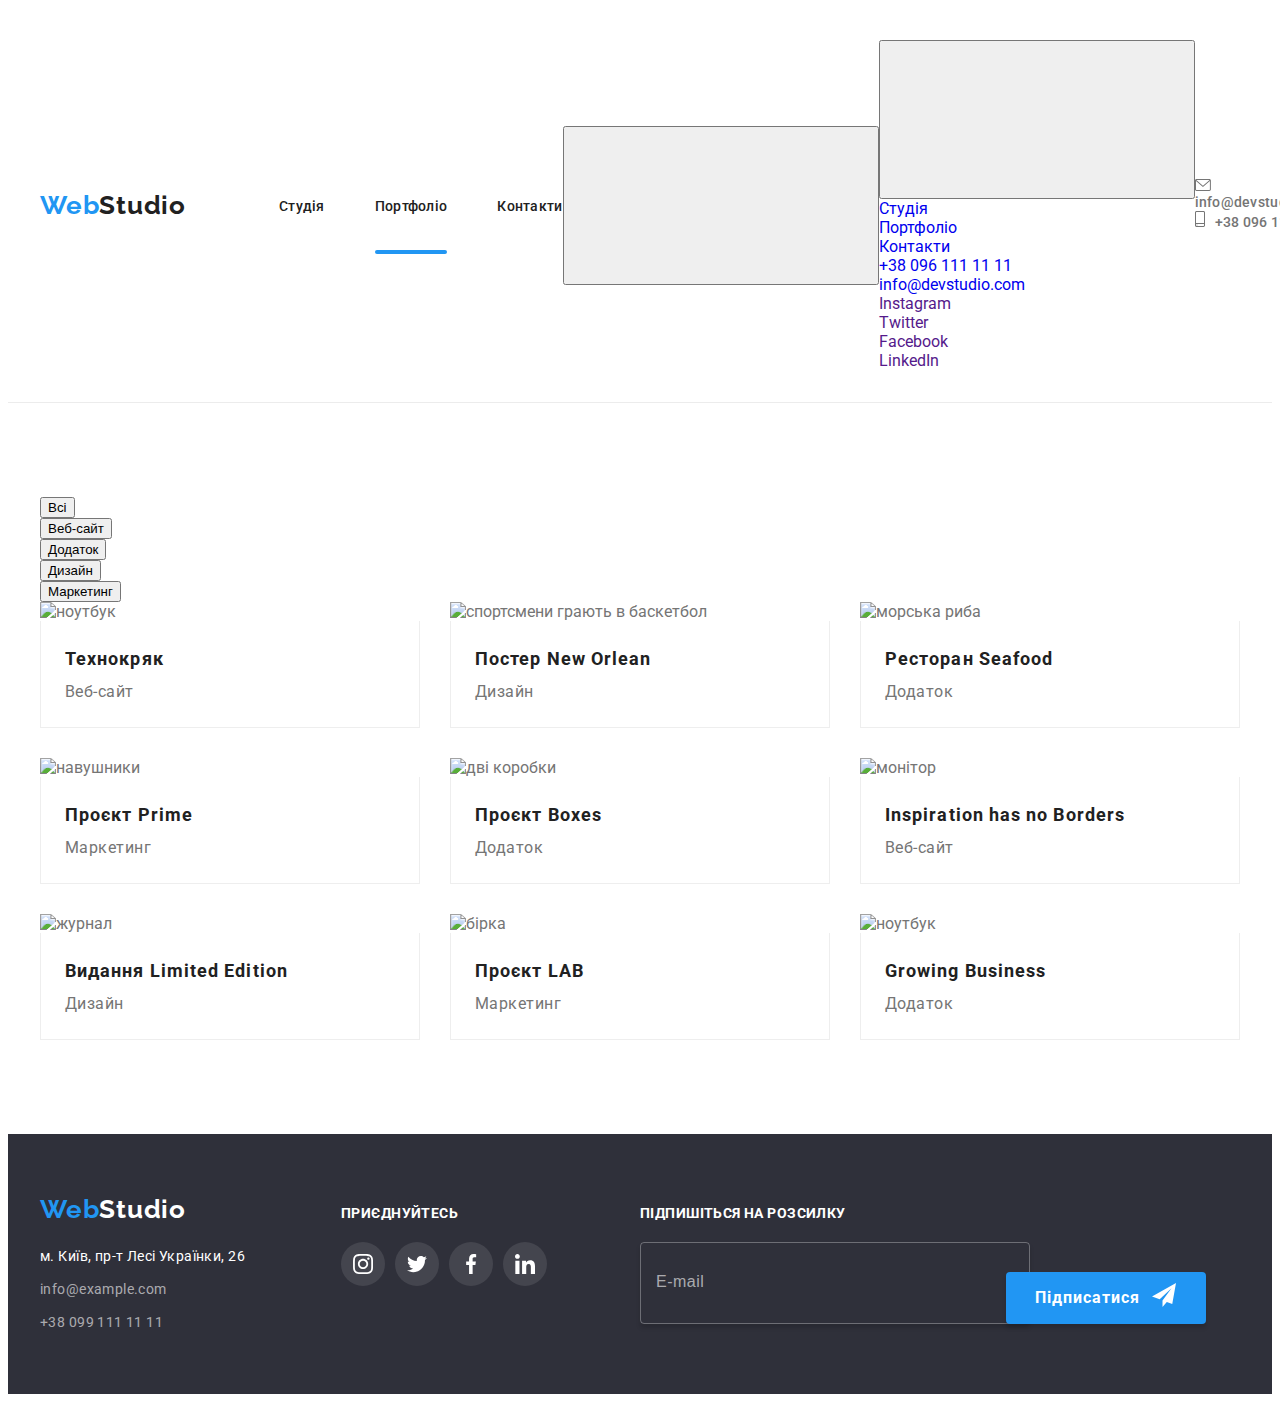
==== commit 9fce304d: "Added script for filters" ====
--- a/portfolio.html
+++ b/portfolio.html
@@ -5,6 +5,7 @@
     <meta http-equiv="X-UA-Compatible" content="IE=edge">
     <meta name="viewport" content="width=device-width, initial-scale=1.0">
     <title>Портфоліо</title>
+    <link rel="icon" href="./images/favicon.ico" type="image/x-icon">
     <link rel="preconnect" href="https://fonts.googleapis.com">
     <link rel="preconnect" href="https://fonts.gstatic.com" crossorigin>
     <link href="https://fonts.googleapis.com/css2?family=Raleway:wght@700&family=Roboto:wght@400;500;700;900&display=swap"
@@ -24,7 +25,7 @@
         <nav class="header-nav">
 
             <!-- Logo -->
-            <a class="logo logo--accent logo--indent link" href="/" lang="en">Web<span
+            <a class="logo logo--accent logo--indent link" href="./index.html" lang="en">Web<span
                     class=" logo logo--dark">Studio</span></a>
 
             <!-- Main navigation -->
@@ -36,7 +37,7 @@
                     <a class="header-nav__lihk link current" href="./portfolio.html">Портфоліо</a>
                 </li>
                 <li class="header-nav__item">
-                    <a class="header-nav__lihk link" href="#">Контакти</a>
+                    <a class="header-nav__lihk link" href="#contacts">Контакти</a>
                 </li>
             </ul>
         </nav>
@@ -68,7 +69,7 @@
                             <a class="mobile-menu__link link" href="./portfolio.html">Портфоліо</a>
                         </li>
                         <li class="mobile-menu__item">
-                            <a class="mobile-menu__link link" href="#">Контакти</a>
+                            <a class="mobile-menu__link link" href="./index.html#contacts">Контакти</a>
                         </li>
                     </ul>
                 </div>
@@ -135,8 +136,8 @@
 <!-- Portfolio filter -->
         <ul class="portfolio__filter">
             <li class="portfolio__filter-item"><button class="portfolio__filter-button" type="button">Всі</button></li>
-            <li class="portfolio__filter-item"><button class="portfolio__filter-button" type="button">Веб-сайти</button></li>
-            <li class="portfolio__filter-item"><button class="portfolio__filter-button" type="button">Додатки</button></li>
+            <li class="portfolio__filter-item"><button class="portfolio__filter-button" type="button">Веб-сайт</button></li>
+            <li class="portfolio__filter-item"><button class="portfolio__filter-button" type="button">Додаток</button></li>
             <li class="portfolio__filter-item"><button class="portfolio__filter-button" type="button">Дизайн</button></li>
             <li class="portfolio__filter-item"><button class="portfolio__filter-button" type="button">Маркетинг</button></li>
         </ul>
@@ -179,7 +180,7 @@
                         <p class="portfolio__description">Ресурс пропонує комплексні пропозиції з різним рівнем функціоналу та сервісів. Все це дозволить
                         відвідувачу отримати вичерпні відомості про компанію чи приватну особу.</p>
                 </div>
-                            <div class="portfolio__box portfolio__box--small">
+                            <div class="portfolio__box">
                                 <h3 class="portfolio__title">Технокряк</h3>
                                 <p class="portfolio__text">Веб-сайт</p>
                             </div>
@@ -220,7 +221,7 @@
                         відвідувачу отримати вичерпні відомості про компанію чи приватну особу.</p>
                 </div>
                             <div class="portfolio__box">
-                                <h3 class="portfolio__title">Постер New Orlean vs Golden Star</h3>
+                                <h3 class="portfolio__title">Постер New Orlean</h3>
                                 <p class="portfolio__text">Дизайн</p>
                             </div>
             </li>
@@ -510,12 +511,12 @@
 </main>
 
 <!-- Footer -->
-<footer class="footer">
+<footer class="footer" id="contacts">
     <div class="container footer__container">
 
         <!-- Footer contacts -->
         <div class="footer-contacts">
-            <a class="logo logo--accent link" href="/">Web<span class="logo--light">Studio</span></a>
+            <a class="logo logo--accent link" href="./index.html">Web<span class="logo--light">Studio</span></a>
             <address>
                 <ul class="footer-contacts__list">
                     <li class="footer-contacts__item">
@@ -586,6 +587,10 @@
 </footer>
 
 <!-- Script -->
+<script src="https://cdnjs.cloudflare.com/ajax/libs/body-scroll-lock/3.1.5/bodyScrollLock.min.js"
+    integrity="sha512-HowizSDbQl7UPEAsPnvJHlQsnBmU2YMrv7KkTBulTLEGz9chfBoWYyZJL+MUO6p/yBuuMO/8jI7O29YRZ2uBlA=="
+    crossorigin="anonymous" referrerpolicy="no-referrer"></script>
 <script src="./js/mobile-menu.js"></script>
+<script src="./js/filter.js"></script>
 </body>
 </html>